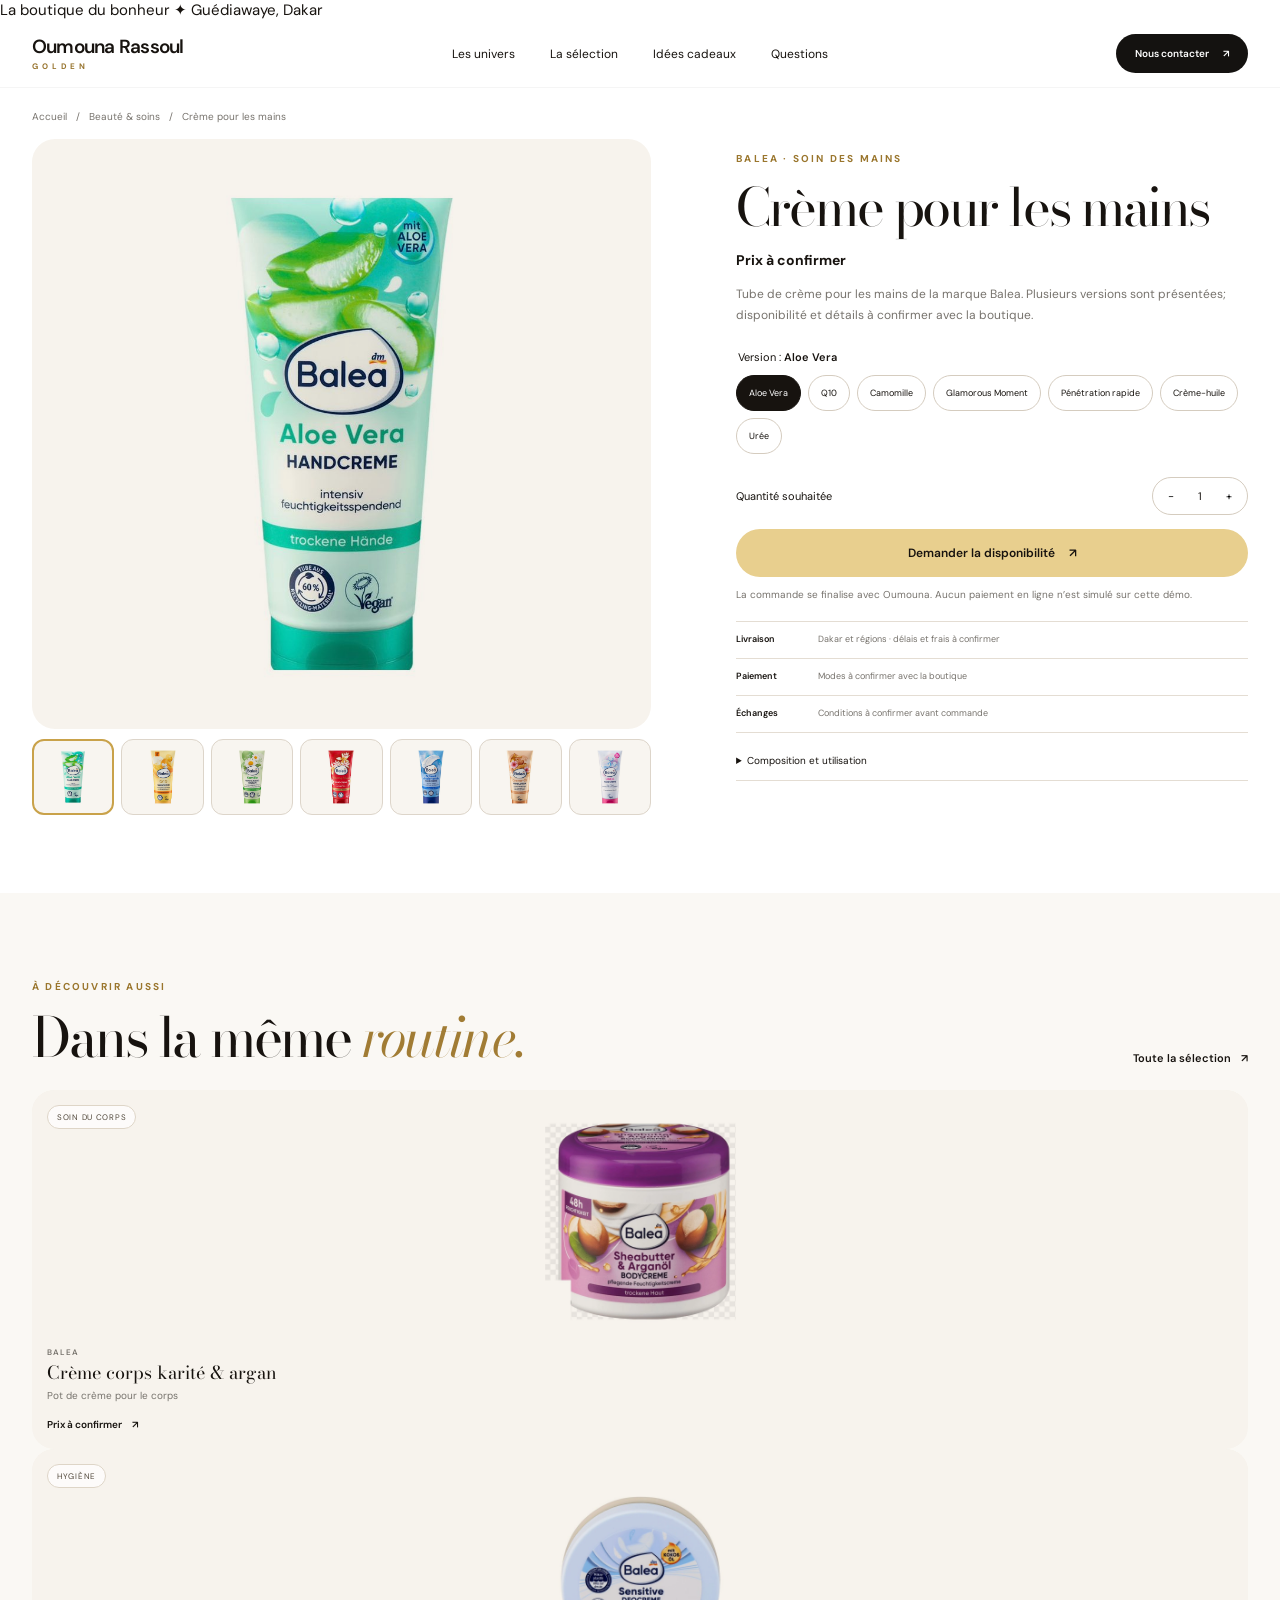
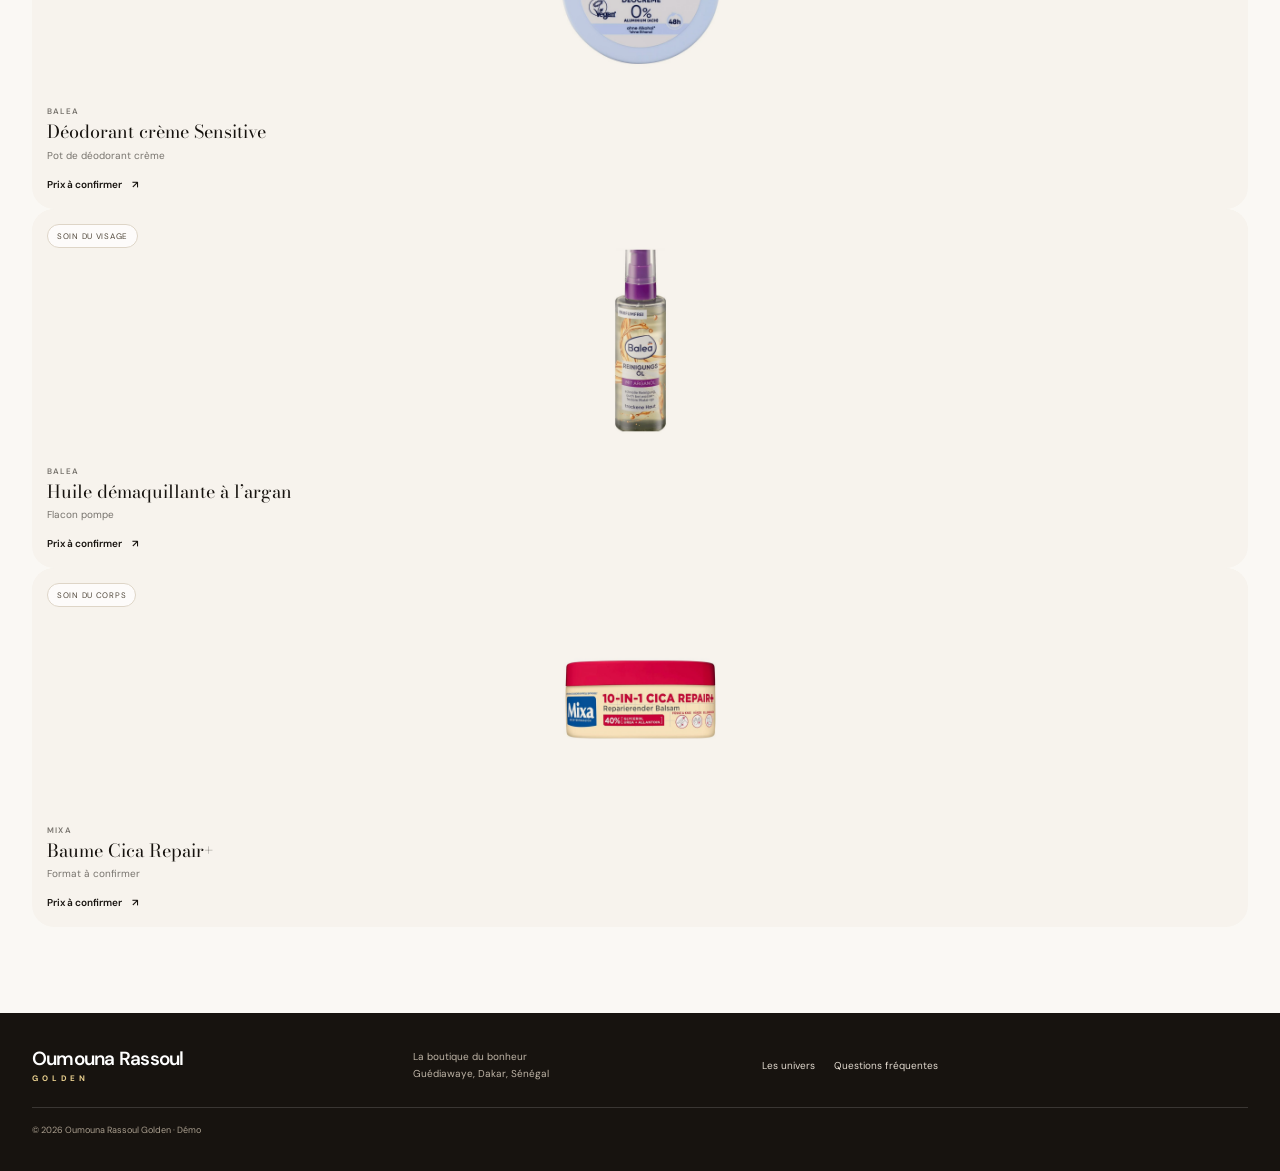
==== demo/produit.html @ 19cfd8d9 "ajout du site demo" ====
<!doctype html>
<html lang="fr">
<head>
  <meta charset="utf-8"><meta name="viewport" content="width=device-width, initial-scale=1"><meta name="theme-color" content="#17130f">
  <meta name="description" content="Crème pour les mains Balea, plusieurs versions à découvrir. Prix et disponibilité à confirmer.">
  <title>Crème pour les mains Balea — Oumouna Rassoul Golden</title>
  <link rel="preconnect" href="https://fonts.googleapis.com"><link rel="preconnect" href="https://fonts.gstatic.com" crossorigin>
  <link href="https://fonts.googleapis.com/css2?family=Bodoni+Moda:opsz,wght@6..96,400;6..96,500;6..96,600&family=DM+Sans:wght@400;500;600;700&display=swap" rel="stylesheet">
  <link rel="stylesheet" href="site.css"><script src="site.js" defer></script>
</head>
<body>
  <div class="announcement">La boutique du bonheur <span aria-hidden="true">✦</span> Guédiawaye, Dakar</div>
  <header class="site-header"><a class="brand" href="index.html"><span>Oumouna Rassoul</span><small>GOLDEN</small></a><button class="menu-toggle" type="button" aria-expanded="false" aria-controls="main-nav"><span></span><span></span><span class="sr-only">Ouvrir le menu</span></button><nav class="main-nav" id="main-nav" aria-label="Navigation principale"><a href="index.html#univers">Les univers</a><a href="index.html#selection">La sélection</a><a href="index.html#cadeaux">Idées cadeaux</a><a href="index.html#faq">Questions</a></nav><button class="button button-dark header-order" type="button" data-order="Bonjour Oumouna, je souhaite découvrir votre boutique.">Nous contacter <span aria-hidden="true">↗</span></button></header>
  <main>
    <nav class="breadcrumbs wrap" aria-label="Fil d’Ariane"><a href="index.html">Accueil</a><span>/</span><a href="index.html#selection">Beauté &amp; soins</a><span>/</span><span aria-current="page">Crème pour les mains</span></nav>
    <section class="product-detail wrap">
      <div class="product-gallery"><div class="product-main-image"><img data-main-product-image src="images/creme-mains-aloe-vera.jpg" alt="Crème pour les mains Balea Aloe Vera"></div><div class="variant-thumbnails" role="group" aria-label="Photos des versions"><button class="variant-thumb is-selected" type="button" data-variant="0" aria-label="Voir Aloe Vera" aria-pressed="true"><img src="images/creme-mains-aloe-vera.jpg" alt=""></button><button class="variant-thumb" type="button" data-variant="1" aria-label="Voir Q10" aria-pressed="false"><img src="images/creme-mains-q10.jpg" alt=""></button><button class="variant-thumb" type="button" data-variant="2" aria-label="Voir Camomille" aria-pressed="false"><img src="images/creme-mains-camomille.jpg" alt=""></button><button class="variant-thumb" type="button" data-variant="3" aria-label="Voir Glamorous Moment" aria-pressed="false"><img src="images/creme-mains-glamorous-moment.jpg" alt=""></button><button class="variant-thumb" type="button" data-variant="4" aria-label="Voir Pénétration rapide" aria-pressed="false"><img src="images/creme-mains-penetration-rapide.jpg" alt=""></button><button class="variant-thumb" type="button" data-variant="5" aria-label="Voir Crème-huile" aria-pressed="false"><img src="images/creme-mains-huile.jpg" alt=""></button><button class="variant-thumb" type="button" data-variant="6" aria-label="Voir Urée" aria-pressed="false"><img src="images/creme-mains-uree.jpg" alt=""></button></div></div>
      <div class="product-info"><p class="eyebrow">BALEA · SOIN DES MAINS</p><h1>Crème pour les mains</h1><p class="product-price">Prix à confirmer</p><p class="product-description">Tube de crème pour les mains de la marque Balea. Plusieurs versions sont présentées; disponibilité et détails à confirmer avec la boutique.</p>
        <fieldset class="variant-picker"><legend>Version : <strong data-current-variant>Aloe Vera</strong></legend><div class="variant-options"><button type="button" class="variant-chip is-selected" data-variant="0" aria-pressed="true">Aloe Vera</button><button type="button" class="variant-chip" data-variant="1" aria-pressed="false">Q10</button><button type="button" class="variant-chip" data-variant="2" aria-pressed="false">Camomille</button><button type="button" class="variant-chip" data-variant="3" aria-pressed="false">Glamorous Moment</button><button type="button" class="variant-chip" data-variant="4" aria-pressed="false">Pénétration rapide</button><button type="button" class="variant-chip" data-variant="5" aria-pressed="false">Crème-huile</button><button type="button" class="variant-chip" data-variant="6" aria-pressed="false">Urée</button></div></fieldset>
        <div class="quantity-row"><span>Quantité souhaitée</span><div class="quantity-control"><button type="button" data-quantity="minus" aria-label="Retirer un tube">−</button><output data-quantity-value aria-live="polite">1</output><button type="button" data-quantity="plus" aria-label="Ajouter un tube">+</button></div></div>
        <button class="button button-gold product-order" type="button" data-product-order>Demander la disponibilité <span aria-hidden="true">↗</span></button>
        <p class="fine-print">La commande se finalise avec Oumouna. Aucun paiement en ligne n’est simulé sur cette démo.</p>
        <div class="product-facts"><p><span>Livraison</span>Dakar et régions · délais et frais à confirmer</p><p><span>Paiement</span>Modes à confirmer avec la boutique</p><p><span>Échanges</span>Conditions à confirmer avant commande</p></div>
        <details class="product-detail-note"><summary>Composition et utilisation</summary><p>Les informations exactes seront reprises de l’emballage de la version choisie.</p></details>
      </div>
    </section>
    <section class="related section-pad"><div class="wrap"><div class="section-top"><div><p class="eyebrow">À DÉCOUVRIR AUSSI</p><h2>Dans la même <em>routine.</em></h2></div><a class="text-link" href="index.html#selection">Toute la sélection <span aria-hidden="true">↗</span></a></div><div class="product-grid" data-related-grid></div></div></section>
  </main>
  <footer class="site-footer"><a class="brand brand-light" href="index.html"><span>Oumouna Rassoul</span><small>GOLDEN</small></a><p>La boutique du bonheur<br>Guédiawaye, Dakar, Sénégal</p><nav aria-label="Liens de pied de page"><a href="index.html#univers">Les univers</a><a href="index.html#faq">Questions fréquentes</a></nav><small class="copyright">© <span data-year></span> Oumouna Rassoul Golden · Démo</small></footer>
  <div class="mobile-order"><button type="button" class="button button-gold" data-product-order>Demander la disponibilité <span aria-hidden="true">↗</span></button></div>
  <dialog class="contact-dialog" aria-labelledby="dialog-title"><button class="dialog-close" type="button" aria-label="Fermer">×</button><p class="eyebrow">CONTACT DE LA BOUTIQUE</p><h2 id="dialog-title">Parlons de votre envie.</h2><p data-dialog-message>Le numéro WhatsApp sera ajouté après confirmation par Oumouna.</p><button class="button button-dark" type="button" data-dialog-close>J’ai compris</button></dialog>
</body>
</html>
---- demo/site.css ----
:root{--ink:#17130f;--paper:#fff;--cream:#f7f3ed;--cream2:#eee6d9;--gold:#c9a24a;--gold-light:#e8cf8e;--muted:#77736d;--serif:"Bodoni Moda",Georgia,serif;--sans:"DM Sans",Arial,sans-serif;--content:1240px;--ease:cubic-bezier(.2,.7,.2,1)}
*{box-sizing:border-box}html{scroll-behavior:smooth;scroll-padding-top:90px}body{margin:0;background:var(--paper);color:var(--ink);font-family:var(--sans);font-size:15px;-webkit-font-smoothing:antialiased}img{display:block;max-width:100%}a{color:inherit}button{font:inherit}.wrap{width:min(var(--content),calc(100% - 64px));margin-inline:auto}.section-pad{padding-block:86px}.sr-only{position:absolute;width:1px;height:1px;padding:0;margin:-1px;overflow:hidden;clip:rect(0,0,0,0);white-space:nowrap;border:0}.eyebrow{margin:0 0 15px;color:#9a762d;font-size:10px;font-weight:700;letter-spacing:.22em;line-height:1.5}.eyebrow-light{color:var(--gold-light)}
.site-header{position:sticky;top:0;z-index:20;display:grid;grid-template-columns:1fr auto 1fr;align-items:center;gap:30px;min-height:68px;padding:9px max(32px,calc((100vw - var(--content))/2));background:rgba(255,255,255,.92);backdrop-filter:blur(16px);border-bottom:1px solid rgba(23,19,15,.04)}.brand{justify-self:start;display:flex;flex-direction:column;text-decoration:none;line-height:1;white-space:nowrap}.brand>span{font:600 19px/1.05 var(--sans);letter-spacing:-.04em}.brand small{margin-top:5px;color:#98752f;font-size:8px;font-weight:700;letter-spacing:.48em}.main-nav{display:flex;align-items:center;gap:35px}.main-nav a,.site-footer nav a{font-size:12px;text-decoration:none;transition:color .2s}.main-nav a:hover,.site-footer nav a:hover{color:#9a762d}.header-order{justify-self:end}.button{min-height:48px;display:inline-flex;align-items:center;justify-content:center;gap:14px;padding:0 22px;border:1px solid transparent;border-radius:999px;text-decoration:none;font-size:12px;font-weight:600;cursor:pointer;transition:transform .2s var(--ease),background .2s,color .2s,border-color .2s}.button:hover{transform:translateY(-2px)}.button-dark{background:#141210;color:white}.button-dark:hover{background:#393128}.button-gold{background:var(--gold-light);color:var(--ink)}.button-gold:hover{background:#f1dcaa}.button-light{background:#fff;color:#191613}.button-light:hover{background:var(--gold-light)}.button-ghost{border-color:rgba(255,255,255,.62);background:rgba(15,12,9,.18);color:#fff}.button-ghost:hover{background:rgba(255,255,255,.12)}.header-order{min-height:39px;padding-inline:18px;font-size:10px}.menu-toggle{display:none}
.hero{position:relative;min-height:630px;margin-top:6px;overflow:hidden;border-radius:0 0 30px 30px;background:#24190f;color:#fff}.hero-image,.hero-shade{position:absolute;inset:0;width:100%;height:100%}.hero-image{object-fit:cover;object-position:center 47%;animation:hero-arrive 1.15s var(--ease) both}.hero-shade{background:linear-gradient(90deg,rgba(17,13,10,.82),rgba(17,13,10,.5) 37%,rgba(17,13,10,.02) 76%),linear-gradient(0deg,rgba(12,9,7,.18),transparent 42%)}.hero-copy{position:absolute;z-index:1;left:5.2%;bottom:10%;width:min(670px,60%)}.hero h1{margin:0;font:400 clamp(54px,6.2vw,82px)/1.01 var(--serif);letter-spacing:-.055em;text-wrap:balance}.hero h1 em{display:inline-block;padding:0 .14em .03em;border-radius:999px;background:var(--gold-light);color:#21190d;font-weight:400}.hero .eyebrow{margin-bottom:19px}.hero-actions{display:flex;flex-wrap:wrap;gap:10px;margin-top:27px}.button-icon{display:grid;width:23px;height:23px;place-items:center;border-radius:50%;background:#17130f;color:#fff;font-size:13px}.hero-pills{position:absolute;top:16%;right:4.2%;z-index:2;display:flex;gap:10px}.hero-pills a{display:flex;align-items:center;gap:14px;padding:11px 17px;border:1px solid rgba(255,255,255,.72);border-radius:999px;color:#fff;font-size:11px;text-decoration:none;backdrop-filter:blur(4px);transition:background .2s}.hero-pills a:hover{background:rgba(255,255,255,.15)}.hero-pills span{font-size:13px}.hero-stat{position:absolute;top:29%;right:4.2%;z-index:2;display:grid;grid-template-columns:auto 1fr;align-items:center;gap:13px;width:280px;padding:19px 20px;border:1px solid rgba(255,255,255,.23);border-radius:20px;background:rgba(38,31,24,.68);backdrop-filter:blur(12px);color:#fff}.stat-mark{color:var(--gold-light);font-size:30px}.hero-stat strong{font:400 22px var(--serif)}.hero-stat p{margin:5px 0 0;color:#eee5d8;font-size:10px;line-height:1.55}.hero-stat>small{grid-column:2;margin-top:3px;color:var(--gold-light);font-size:8px;font-weight:700;letter-spacing:.17em;line-height:1.6}.hero-feature{position:absolute;right:4.2%;bottom:5.5%;z-index:3;display:grid;grid-template-columns:90px 1fr auto;align-items:center;gap:14px;width:330px;min-height:115px;padding:8px 13px 8px 8px;border:5px solid rgba(255,255,255,.93);border-radius:25px;background:#fff;color:var(--ink);text-decoration:none;box-shadow:0 12px 34px rgba(0,0,0,.16);transition:transform .2s}.hero-feature:hover{transform:translateY(-3px)}.hero-feature img{grid-row:1/3;width:90px;height:90px;object-fit:contain;background:#faf7f2;border-radius:16px}.hero-feature .feature-kicker{grid-column:2/4;align-self:end;color:#9a762d;font-size:8px;font-weight:700;letter-spacing:.19em}.hero-feature>span:nth-last-of-type(1){align-self:start}.hero-feature strong,.hero-feature small{display:block}.hero-feature strong{font:400 16px var(--serif)}.hero-feature small{margin-top:4px;color:var(--muted);font-size:9px}.hero-feature i{align-self:start;color:#94702b;font-size:16px;font-style:normal}
.section-top{display:flex;align-items:end;justify-content:space-between;gap:28px;margin-bottom:25px}.section-top h2,.editorial-copy h2,.feature-story h2,.gift h2,.faq h2,.contact-band h2{margin:0;font:400 clamp(38px,4.3vw,55px)/1.02 var(--serif);letter-spacing:-.045em}.section-top h2 em,.editorial-copy h2 em,.feature-story h2 em,.gift h2 em,.faq h2 em,.contact-band h2 em{color:#a17c34;font-weight:400}.section-intro{margin:10px 0 0;color:var(--muted);font-size:12px}.section-side-note{margin:0 0 4px;color:var(--muted);font-size:11px;line-height:1.65;text-align:right}.carousel-controls{display:flex;gap:8px}.carousel-controls button{width:38px;height:38px;border:1px solid #ded7cd;border-radius:50%;background:#fff;color:var(--ink);font-size:17px;cursor:pointer;transition:background .2s,color .2s}.carousel-controls button:hover{background:var(--ink);color:#fff}.product-rail{display:flex;gap:14px;overflow:auto;scroll-snap-type:x mandatory;scrollbar-width:none;padding:3px 1px 12px}.product-rail::-webkit-scrollbar{display:none}.product-card{position:relative;flex:0 0 calc((100% - 42px)/4);min-width:220px;overflow:hidden;border-radius:22px;background:var(--cream);scroll-snap-align:start}.product-card>a:first-child{position:relative;display:block;height:265px;padding:18px 18px 0;background:var(--cream);text-decoration:none}.product-card img{width:100%;height:100%;object-fit:contain;mix-blend-mode:multiply;transition:transform .55s var(--ease)}.product-card>a:first-child:hover img{transform:scale(1.035)}.product-tag{position:absolute;top:15px;left:15px;padding:6px 9px;border:1px solid #ded5c7;border-radius:999px;background:rgba(255,255,255,.72);color:#51483b;font-size:8px;letter-spacing:.09em;text-transform:uppercase}.product-card-copy{padding:12px 15px 16px}.product-brand{margin:0 0 5px;color:var(--muted);font-size:8px;font-weight:600;letter-spacing:.15em;text-transform:uppercase}.product-card h3{margin:0;font:400 18px/1.18 var(--serif)}.product-detail-line{margin:6px 0 11px;color:var(--muted);font-size:10px}.product-card .text-link{font-size:10px}.text-link{display:inline-flex;align-items:center;gap:10px;padding:0;border:0;background:none;color:var(--ink);font-size:11px;font-weight:600;text-decoration:none;cursor:pointer}.text-link:hover{color:#9a762d}.fine-print{margin:15px 0 0;color:var(--muted);font-size:10px;line-height:1.6}.popular{padding-top:82px;padding-bottom:66px}
.editorial{display:grid;grid-template-columns:1.08fr .92fr;align-items:center;gap:5%;padding-block:30px 85px}.editorial-photo{position:relative;min-height:470px;overflow:hidden;border-radius:26px}.editorial-photo img{position:absolute;inset:0;width:100%;height:100%;object-fit:cover}.editorial-photo:after{position:absolute;inset:50% 0 0;content:"";background:linear-gradient(transparent,rgba(18,14,10,.62))}.editorial-photo>span{position:absolute;bottom:23px;left:26px;z-index:1;color:#fff;font-size:9px;font-weight:700;letter-spacing:.2em}.editorial-copy{position:relative;padding:32px 5% 55px 0}.editorial-copy h2{font-size:clamp(43px,5vw,62px)}.editorial-copy>p:not(.eyebrow){max-width:420px;margin:19px 0 18px;color:var(--muted);font-size:12px;line-height:1.8}.editorial-detail{position:absolute;right:0;bottom:-28px;display:flex;gap:8px}.editorial-detail img{width:105px;height:100px;border:4px solid white;border-radius:18px;background:#f8f5f0;object-fit:cover}.editorial-detail img:nth-child(2){margin-top:-27px}
.univers{background:#faf8f4}.category-grid{display:grid;grid-template-columns:1.15fr 1fr 1fr;grid-template-rows:235px 235px;gap:12px}.category-card{position:relative;display:block;overflow:hidden;border-radius:19px;background:#30281e;color:#fff;text-decoration:none}.category-card:after{position:absolute;inset:32% 0 0;content:"";background:linear-gradient(0deg,rgba(13,10,7,.77),transparent)}.category-card img{width:100%;height:100%;object-fit:cover;transition:transform .65s var(--ease)}.category-card:hover img{transform:scale(1.035)}.category-large{grid-row:span 2}.category-index{position:absolute;top:16px;left:18px;z-index:1;color:rgba(255,255,255,.82);font-size:9px;letter-spacing:.16em}.category-label{position:absolute;right:19px;bottom:17px;left:19px;z-index:1}.category-label small{display:block;margin-bottom:6px;color:#e6d5ad;font-size:8px;letter-spacing:.15em}.category-label strong{display:block;max-width:calc(100% - 30px);font:400 22px/1.15 var(--serif)}.category-label i{position:absolute;right:0;bottom:2px;font-size:16px;font-style:normal}.category-empty{background:radial-gradient(ellipse at 65% 36%,#4a3b27,#211b13 60%,#17130f)}.category-empty:after{background:linear-gradient(0deg,rgba(13,10,7,.58),transparent 75%)}.empty-mark{position:absolute;top:45%;left:50%;transform:translate(-50%,-50%);color:rgba(232,207,142,.77);font:400 66px var(--serif);letter-spacing:.06em}
.feature-story{display:grid;grid-template-columns:1fr .85fr .45fr;align-items:center;gap:20px;padding-block:95px}.story-image{position:relative;align-self:stretch;min-height:410px;overflow:hidden;border-radius:23px}.story-image img{width:100%;height:100%;object-fit:cover}.story-caption{position:absolute;bottom:16px;left:17px;padding:10px 13px;border-radius:999px;background:rgba(255,255,255,.88);font-size:8px;font-weight:700;letter-spacing:.13em}.story-copy{padding:15px 3%}.feature-story h2{font-size:clamp(36px,4vw,51px)}.story-copy>p:not(.eyebrow){margin:18px 0 21px;color:var(--muted);font-size:12px;line-height:1.8}.story-side{display:flex;flex-direction:column;gap:12px}.story-side img{width:100%;height:195px;border-radius:20px;object-fit:cover}.story-side img:first-child{margin-top:65px}
.gift{position:relative;display:grid;grid-template-columns:1.05fr .95fr;min-height:390px;overflow:hidden;border-radius:26px;background:#17130f;color:white}.gift>img{width:100%;height:100%;min-height:390px;object-fit:cover}.gift-copy{align-self:center;padding:44px min(8vw,94px) 44px 45px}.gift h2{font-size:clamp(42px,5vw,60px)}.gift h2 em,.contact-band h2 em{color:var(--gold-light)}.gift-copy>p:not(.eyebrow){max-width:350px;margin:18px 0 21px;color:#d8d0c5;font-size:12px;line-height:1.8}.gift-deco{position:absolute;top:20px;right:28px;color:rgba(201,162,74,.68);font-size:30px}.promise{padding-block:85px}.promise-grid{display:grid;grid-template-columns:repeat(3,1fr);gap:20px;margin-top:35px}.promise-grid article{padding:20px 20px 15px;border-top:1px solid #d6ccbc}.promise-grid article>span{color:#99732c;font-size:9px;letter-spacing:.16em}.promise-grid h3{margin:18px 0 7px;font:400 22px var(--serif)}.promise-grid p{max-width:280px;margin:0;color:var(--muted);font-size:11px;line-height:1.7}
.faq{background:var(--cream);padding-block:75px}.faq-layout{display:grid;grid-template-columns:.78fr 1.22fr;gap:10%}.faq h2{font-size:48px}.faq-intro{max-width:280px;margin:17px 0;color:var(--muted);font-size:11px;line-height:1.75}.faq-list details{border-bottom:1px solid #d8cdbd}.faq-list details:first-child{border-top:1px solid #d8cdbd}.faq-list summary{display:flex;align-items:center;justify-content:space-between;gap:16px;padding:17px 2px;cursor:pointer;list-style:none;font-size:12px;font-weight:600}.faq-list summary::-webkit-details-marker{display:none}.faq-list summary span{color:#9d782f;font-size:19px;font-weight:400;transition:transform .2s}.faq-list details[open] summary span{transform:rotate(45deg)}.faq-list details p{max-width:600px;margin:0;padding:0 25px 17px 2px;color:var(--muted);font-size:11px;line-height:1.75}.contact-band{display:flex;align-items:center;justify-content:space-between;gap:28px;margin-block:70px;padding:37px 6%;border-radius:22px;background:#17130f;color:white}.contact-band h2{font-size:40px}.site-footer{display:grid;grid-template-columns:1.1fr 1fr 1.5fr;align-items:center;gap:25px;padding:35px max(32px,calc((100vw - var(--content))/2));background:#17130f;color:#eee7dd}.brand-light{color:#fff}.brand-light small{color:var(--gold-light)}.site-footer>p{margin:0;color:#bfb5a7;font-size:10px;line-height:1.7}.site-footer nav{display:flex;flex-wrap:wrap;gap:19px}.site-footer nav a{color:#e2dacf;font-size:10px}.copyright{grid-column:1/-1;padding-top:16px;border-top:1px solid rgba(255,255,255,.15);color:#a99e8e;font-size:9px}.mobile-order{display:none}.contact-dialog{width:min(430px,calc(100% - 32px));padding:36px;border:1px solid #dfd4c2;border-radius:18px;background:#fff;color:var(--ink);box-shadow:0 20px 80px rgba(0,0,0,.28)}.contact-dialog::backdrop{background:rgba(19,15,11,.62);backdrop-filter:blur(3px)}.contact-dialog h2{margin:0 0 12px;font:400 32px/1.05 var(--serif)}.contact-dialog>p:not(.eyebrow){color:var(--muted);font-size:12px;line-height:1.7}.dialog-close{position:absolute;top:10px;right:14px;border:0;background:none;font-size:25px;cursor:pointer}
.breadcrumbs{display:flex;flex-wrap:wrap;gap:9px;padding-block:22px 16px;color:var(--muted);font-size:10px}.breadcrumbs a{text-decoration:none}.breadcrumbs a:hover{text-decoration:underline}.product-detail{display:grid;grid-template-columns:1.04fr .86fr;gap:7%;align-items:start;padding-bottom:78px}.product-main-image{height:min(52vw,590px);min-height:400px;border-radius:23px;background:var(--cream)}.product-main-image img{width:100%;height:100%;object-fit:contain;mix-blend-mode:multiply}.variant-thumbnails{display:grid;grid-template-columns:repeat(7,minmax(0,1fr));gap:7px;margin-top:10px}.variant-thumb{height:76px;padding:4px;border:1px solid #ddd5ca;border-radius:12px;background:#f8f5f0;cursor:pointer}.variant-thumb.is-selected{border:2px solid var(--gold)}.variant-thumb img{width:100%;height:100%;object-fit:contain;mix-blend-mode:multiply}.product-info{padding-top:12px}.product-info h1{margin:0;font:400 clamp(38px,4.1vw,53px)/1.02 var(--serif);letter-spacing:-.04em}.product-price{margin:16px 0 0;font-size:14px;font-weight:700}.product-description{margin:15px 0 23px;color:var(--muted);font-size:12px;line-height:1.8}.variant-picker{margin:0;padding:0;border:0}.variant-picker legend{margin-bottom:11px;font-size:11px}.variant-picker legend strong{font-weight:600}.variant-options{display:flex;flex-wrap:wrap;gap:7px}.variant-chip{min-height:36px;padding:0 12px;border:1px solid #d5ccbf;border-radius:999px;background:#fff;color:var(--ink);font-size:9px;cursor:pointer}.variant-chip.is-selected{border-color:var(--ink);background:var(--ink);color:#fff}.quantity-row{display:flex;align-items:center;justify-content:space-between;gap:15px;margin:23px 0 14px;font-size:11px}.quantity-control{display:inline-flex;align-items:center;border:1px solid #d5ccbf;border-radius:999px}.quantity-control button{width:36px;height:36px;border:0;border-radius:50%;background:transparent;cursor:pointer}.quantity-control output{min-width:22px;text-align:center;font-size:11px}.product-order{width:100%}.product-info>.fine-print{margin:10px 0 18px}.product-facts{display:grid;gap:0;border-top:1px solid #e4ddd3}.product-facts p{display:flex;gap:12px;margin:0;padding:11px 0;border-bottom:1px solid #e4ddd3;color:var(--muted);font-size:9px;line-height:1.55}.product-facts p span{flex:0 0 70px;color:var(--ink);font-weight:600}.product-detail-note{margin-top:8px;border-bottom:1px solid #e4ddd3}.product-detail-note summary{padding-block:13px;font-size:10px}.product-detail-note p{margin:0 0 14px;color:var(--muted);font-size:10px;line-height:1.7}.related{background:#faf8f4}.related .product-card{flex-basis:calc((100% - 42px)/4)}.related .product-card>a:first-child{height:245px}
@keyframes hero-arrive{from{transform:scale(1.025);opacity:.75}to{transform:scale(1);opacity:1}}
@media(max-width:1000px){.wrap{width:min(var(--content),calc(100% - 44px))}.site-header{padding-inline:22px;gap:15px}.main-nav{gap:18px}.main-nav a{font-size:10px}.hero{min-height:570px}.hero-copy{left:4%;width:62%}.hero h1{font-size:clamp(50px,6.5vw,68px)}.hero-stat{right:3%;width:240px}.hero-feature{right:3%;width:300px}.hero-pills{right:3%}.category-grid{grid-template-rows:210px 210px}.product-card{flex-basis:calc((100% - 28px)/3)}.editorial-photo{min-height:390px}.feature-story{grid-template-columns:1fr .9fr .4fr;gap:12px}.story-side img{height:160px}.story-side img:first-child{margin-top:45px}.product-detail{grid-template-columns:1fr .9fr;gap:4%}.variant-thumb{height:65px}}
@media(max-width:700px){html{scroll-padding-top:76px}.wrap{width:calc(100% - 32px)}.section-pad{padding-block:60px}.site-header{min-height:65px;padding:8px 16px;grid-template-columns:1fr auto}.brand>span{font-size:17px}.brand small{font-size:7px}.header-order{display:none}.menu-toggle{display:flex;width:40px;height:40px;grid-column:2;grid-row:1;flex-direction:column;align-items:center;justify-content:center;gap:5px;border:1px solid #e6dfd5;border-radius:50%;background:transparent}.menu-toggle>span:not(.sr-only){width:16px;height:1px;background:var(--ink)}.main-nav{position:absolute;top:64px;right:0;left:0;display:none;flex-direction:column;align-items:stretch;gap:0;padding:7px 18px 14px;background:#fff;border-bottom:1px solid #e6dfd5;box-shadow:0 15px 25px rgba(0,0,0,.06)}.main-nav.is-open{display:flex}.main-nav a{padding:12px 2px;border-bottom:1px solid #eee9e2;font-size:12px}.hero{width:calc(100% - 12px);min-height:0;height:670px;margin-top:5px;border-radius:0 0 24px 24px}.hero-image{height:100%;object-position:64% center}.hero-shade{background:linear-gradient(0deg,rgba(16,12,9,.96) 0%,rgba(16,12,9,.78) 34%,rgba(16,12,9,.12) 74%,rgba(16,12,9,.04))}.hero-pills{top:16px;right:12px;left:12px;justify-content:flex-end;gap:6px}.hero-pills a{gap:7px;padding:8px 11px;font-size:9px}.hero-copy{right:18px;bottom:128px;left:19px;width:auto}.hero .eyebrow{margin-bottom:14px;font-size:8px}.hero h1{max-width:500px;font-size:clamp(42px,11.8vw,58px);line-height:1.04}.hero-actions{display:grid;grid-template-columns:1fr 1fr;gap:7px;margin-top:20px}.hero-actions .button{min-height:44px;padding-inline:12px;gap:7px;font-size:9px}.button-icon{width:19px;height:19px;font-size:10px}.hero-stat{top:auto;right:15px;bottom:17px;left:15px;width:auto;min-height:70px;padding:9px 12px;border-radius:17px;grid-template-columns:auto 1fr auto;gap:10px}.stat-mark{font-size:23px}.hero-stat strong{font-size:16px}.hero-stat p{margin-top:2px;font-size:8px}.hero-stat>small{grid-column:3;grid-row:1;justify-self:end;margin:0;text-align:right;font-size:7px}.hero-feature{display:none}.section-top{align-items:end;gap:10px;margin-bottom:19px}.section-top h2,.editorial-copy h2,.feature-story h2,.gift h2,.faq h2{font-size:39px}.section-top .eyebrow{margin-bottom:10px;font-size:8px}.section-intro,.section-side-note{font-size:9px}.section-side-note{max-width:120px}.carousel-controls{gap:5px}.carousel-controls button{width:32px;height:32px;font-size:14px}.popular{padding-top:59px;padding-bottom:54px}.product-rail{gap:10px;margin-right:-16px;padding-right:16px}.product-card,.related .product-card{flex:0 0 72%;min-width:215px;border-radius:18px}.product-card>a:first-child{height:235px;padding:14px 14px 0}.product-card-copy{padding:10px 12px 13px}.product-card h3{font-size:18px}.product-detail-line{font-size:9px}.product-tag{top:12px;left:12px;font-size:7px}.editorial{grid-template-columns:1fr;gap:17px;padding-block:10px 62px}.editorial-photo{min-height:350px}.editorial-photo>span{bottom:15px;left:17px;font-size:8px}.editorial-copy{padding:14px 3px 50px}.editorial-copy h2{font-size:47px}.editorial-copy>p:not(.eyebrow){margin:14px 0;font-size:11px}.editorial-detail{right:6px;bottom:-12px}.editorial-detail img{width:82px;height:78px;border-width:3px;border-radius:14px}.univers{padding-block:58px}.category-grid{grid-template-columns:repeat(2,minmax(0,1fr));grid-template-rows:220px 170px 170px;gap:8px}.category-large{grid-row:span 2}.category-card:nth-child(3){grid-column:2;grid-row:2}.category-card:nth-child(4){grid-column:1;grid-row:3}.category-card:nth-child(5){grid-column:2;grid-row:3}.category-card{border-radius:15px}.category-label{right:11px;bottom:11px;left:11px}.category-label small{font-size:6px;letter-spacing:.1em}.category-label strong{font-size:18px}.category-index{top:11px;left:11px;font-size:8px}.empty-mark{font-size:48px}.feature-story{grid-template-columns:1fr 1fr;gap:12px;padding-block:65px}.story-image{grid-column:1/-1;min-height:310px}.story-copy{padding:6px 0 0}.feature-story h2{font-size:34px}.story-copy>p:not(.eyebrow){margin:12px 0;font-size:10px}.story-copy .button{min-height:40px;padding-inline:13px;font-size:9px}.story-side{display:grid;grid-template-columns:1fr 1fr;align-self:end}.story-side img,.story-side img:first-child{height:105px;margin:0;border-radius:13px}.story-side img:first-child{margin-top:18px}.gift{width:calc(100% - 14px);grid-template-columns:1fr;border-radius:20px}.gift>img{height:225px;min-height:0;object-position:center 44%}.gift-copy{padding:27px 20px 27px}.gift h2{font-size:47px}.gift-copy>p:not(.eyebrow){font-size:10px}.gift-copy .button{min-height:44px;font-size:10px}.gift-deco{top:12px;right:14px;font-size:24px}.promise{padding-block:62px}.promise-grid{grid-template-columns:1fr;gap:0;margin-top:22px}.promise-grid article{display:grid;grid-template-columns:27px 1fr;column-gap:8px;padding:15px 0}.promise-grid article>span{grid-row:span 2;padding-top:3px}.promise-grid h3{margin:0 0 4px;font-size:19px}.promise-grid p{font-size:10px}.faq{padding-block:58px}.faq-layout{grid-template-columns:1fr;gap:25px}.faq h2{font-size:42px}.faq-intro{margin:12px 0;font-size:10px}.faq-list summary{padding:14px 2px;font-size:11px}.faq-list details p{font-size:10px}.contact-band{display:block;margin-block:48px;padding:25px 18px;border-radius:17px}.contact-band h2{font-size:36px}.contact-band .button{width:100%;margin-top:19px}.site-footer{grid-template-columns:1fr 1fr;gap:16px;padding:27px 19px 76px}.site-footer nav{grid-column:1/-1;gap:13px}.site-footer nav a{font-size:9px}.site-footer>p{font-size:9px}.copyright{grid-column:1/-1}.mobile-order{position:fixed;right:0;bottom:0;left:0;z-index:18;display:block;padding:9px 13px calc(9px + env(safe-area-inset-bottom));border-top:1px solid #e5ded3;background:rgba(255,255,255,.95);backdrop-filter:blur(12px)}.mobile-order .button{width:100%;min-height:46px}.contact-dialog{padding:31px 23px}.breadcrumbs{padding-block:17px 12px;font-size:9px}.product-detail{grid-template-columns:1fr;gap:23px;padding-bottom:65px}.product-main-image{height:78vw;min-height:290px;max-height:450px;border-radius:18px}.variant-thumbnails{gap:5px}.variant-thumb{height:54px;padding:2px;border-radius:9px}.product-info{padding-top:0}.product-info h1{font-size:40px}.product-description{font-size:11px}.variant-options{gap:6px}.variant-chip{min-height:34px;padding-inline:10px;font-size:8px}.quantity-row{margin-top:18px}.product-order{display:none}.product-info>.fine-print{font-size:9px}.product-facts p{font-size:8px}.related .section-top h2{font-size:34px}.related .product-card>a:first-child{height:220px}}
@media(prefers-reduced-motion:reduce){*,*::before,*::after{scroll-behavior:auto!important;animation-duration:.01ms!important;animation-iteration-count:1!important;transition-duration:.01ms!important}}
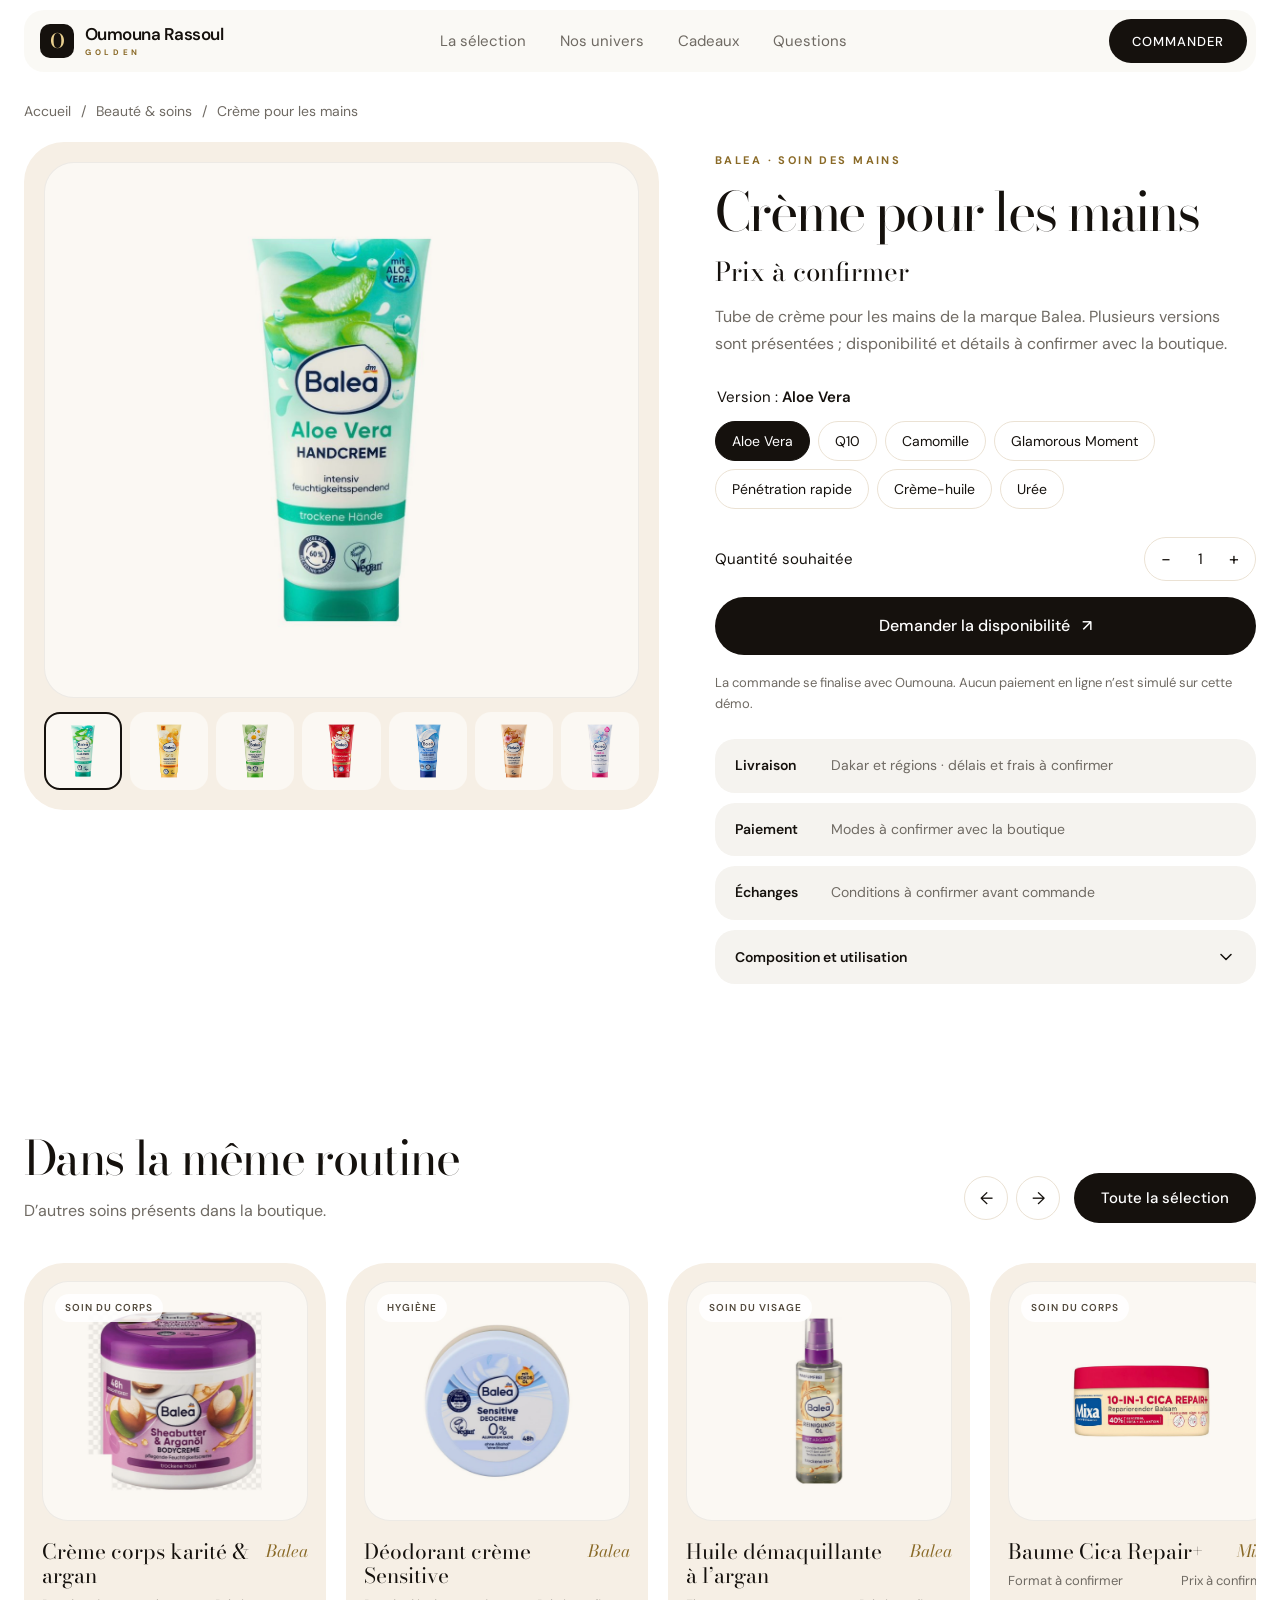
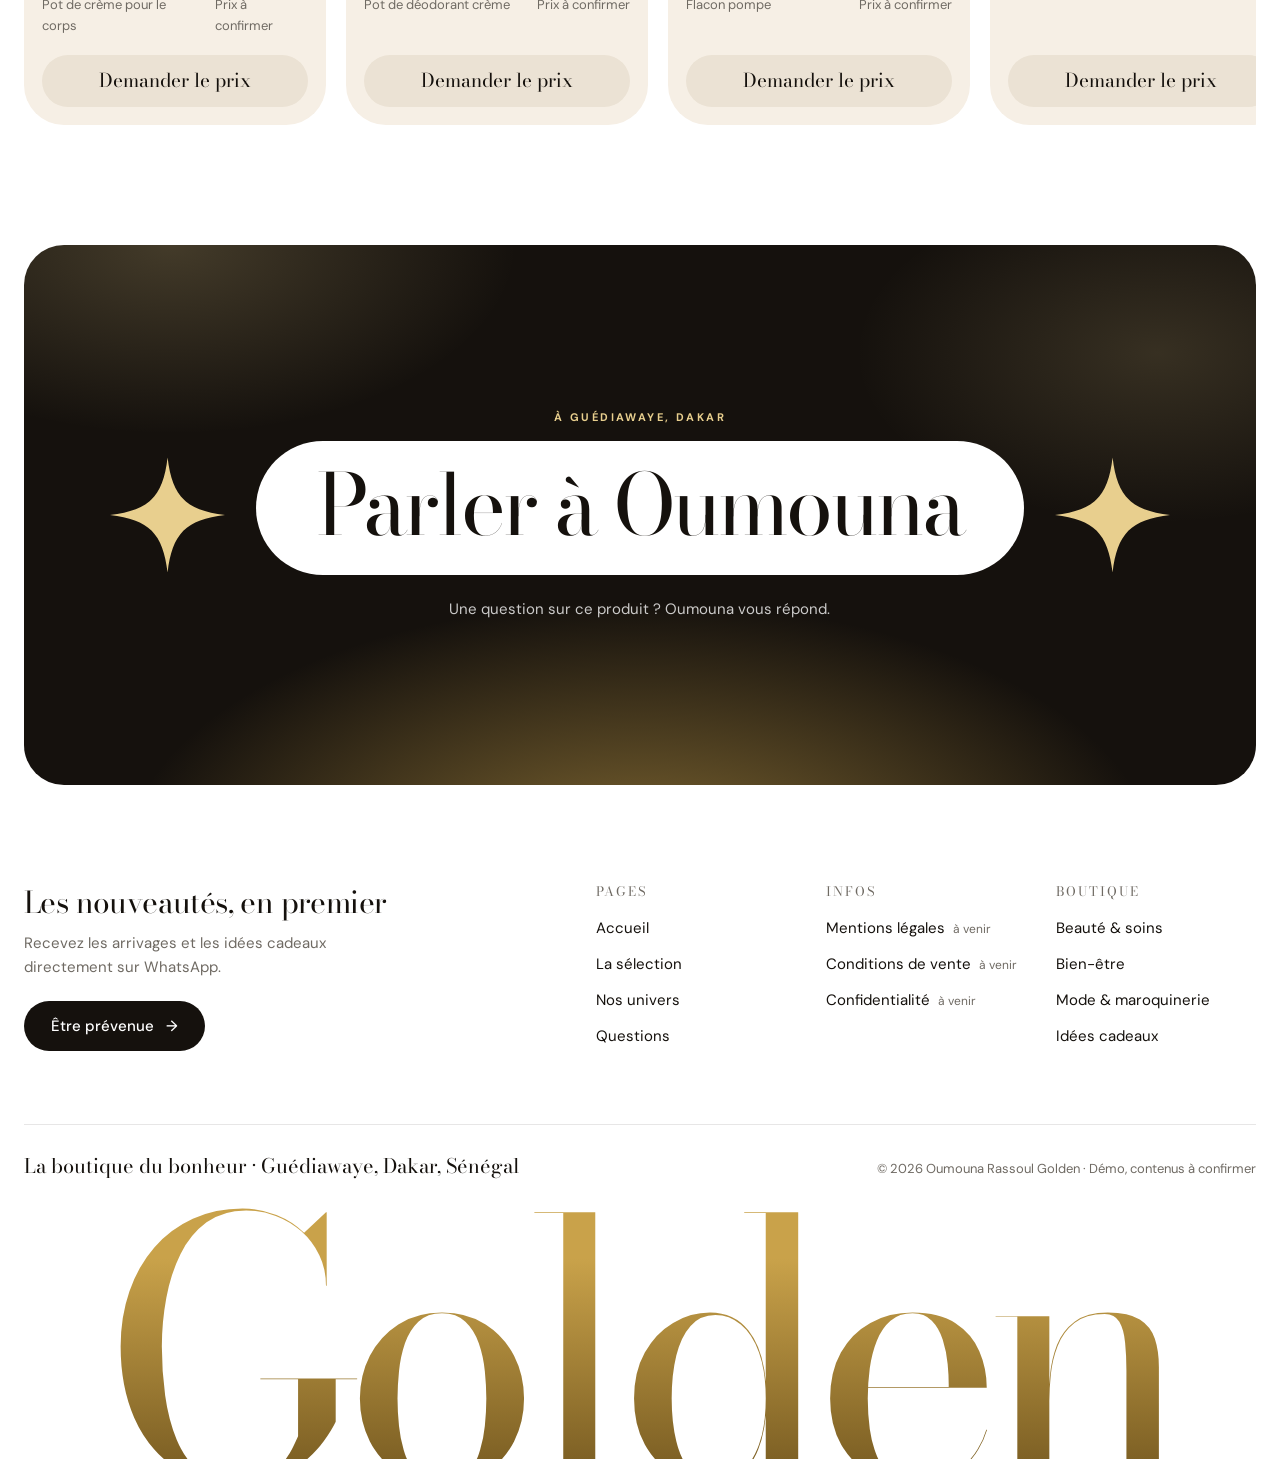
==== commit d9a58ac5: "Rebuild the demo site on the AestheticMatch Framer template Bring the Oumouna Rassoul Golden demo, p" ====
--- a/demo/produit.html
+++ b/demo/produit.html
@@ -1,33 +1,71 @@
 <!doctype html>
 <html lang="fr">
 <head>
-  <meta charset="utf-8"><meta name="viewport" content="width=device-width, initial-scale=1"><meta name="theme-color" content="#17130f">
+  <meta charset="utf-8"><meta name="viewport" content="width=device-width, initial-scale=1"><meta name="theme-color" content="#faf8f4">
   <meta name="description" content="Crème pour les mains Balea, plusieurs versions à découvrir. Prix et disponibilité à confirmer.">
   <title>Crème pour les mains Balea — Oumouna Rassoul Golden</title>
   <link rel="preconnect" href="https://fonts.googleapis.com"><link rel="preconnect" href="https://fonts.gstatic.com" crossorigin>
-  <link href="https://fonts.googleapis.com/css2?family=Bodoni+Moda:opsz,wght@6..96,400;6..96,500;6..96,600&family=DM+Sans:wght@400;500;600;700&display=swap" rel="stylesheet">
+  <link href="https://fonts.googleapis.com/css2?family=Bodoni+Moda:ital,opsz,wght@0,6..96,400;0,6..96,500;1,6..96,400&family=DM+Sans:wght@400;500;600;700&display=swap" rel="stylesheet">
   <link rel="stylesheet" href="site.css"><script src="site.js" defer></script>
 </head>
 <body>
-  <div class="announcement">La boutique du bonheur <span aria-hidden="true">✦</span> Guédiawaye, Dakar</div>
-  <header class="site-header"><a class="brand" href="index.html"><span>Oumouna Rassoul</span><small>GOLDEN</small></a><button class="menu-toggle" type="button" aria-expanded="false" aria-controls="main-nav"><span></span><span></span><span class="sr-only">Ouvrir le menu</span></button><nav class="main-nav" id="main-nav" aria-label="Navigation principale"><a href="index.html#univers">Les univers</a><a href="index.html#selection">La sélection</a><a href="index.html#cadeaux">Idées cadeaux</a><a href="index.html#faq">Questions</a></nav><button class="button button-dark header-order" type="button" data-order="Bonjour Oumouna, je souhaite découvrir votre boutique.">Nous contacter <span aria-hidden="true">↗</span></button></header>
+  <header class="site-header">
+    <div class="nav-bar">
+      <a class="brand" href="index.html" aria-label="Oumouna Rassoul Golden — accueil"><span class="brand-mark" aria-hidden="true">O</span><span class="brand-name">Oumouna Rassoul<small>GOLDEN</small></span></a>
+      <nav class="main-nav" id="main-nav" aria-label="Navigation principale"><a href="index.html#selection">La sélection</a><a href="index.html#univers">Nos univers</a><a href="index.html#cadeaux">Cadeaux</a><a href="index.html#faq">Questions</a></nav>
+      <button class="pill pill-dark nav-cta" type="button" data-order="Bonjour Oumouna, je souhaite passer une commande.">Commander</button>
+      <button class="menu-toggle" type="button" aria-expanded="false" aria-controls="main-nav"><span></span><span></span><span class="sr-only">Ouvrir le menu</span></button>
+    </div>
+  </header>
+
   <main>
-    <nav class="breadcrumbs wrap" aria-label="Fil d’Ariane"><a href="index.html">Accueil</a><span>/</span><a href="index.html#selection">Beauté &amp; soins</a><span>/</span><span aria-current="page">Crème pour les mains</span></nav>
+    <nav class="breadcrumbs wrap" aria-label="Fil d’Ariane"><a href="index.html">Accueil</a><span aria-hidden="true">/</span><a href="index.html#univers">Beauté &amp; soins</a><span aria-hidden="true">/</span><span aria-current="page">Crème pour les mains</span></nav>
     <section class="product-detail wrap">
-      <div class="product-gallery"><div class="product-main-image"><img data-main-product-image src="images/creme-mains-aloe-vera.jpg" alt="Crème pour les mains Balea Aloe Vera"></div><div class="variant-thumbnails" role="group" aria-label="Photos des versions"><button class="variant-thumb is-selected" type="button" data-variant="0" aria-label="Voir Aloe Vera" aria-pressed="true"><img src="images/creme-mains-aloe-vera.jpg" alt=""></button><button class="variant-thumb" type="button" data-variant="1" aria-label="Voir Q10" aria-pressed="false"><img src="images/creme-mains-q10.jpg" alt=""></button><button class="variant-thumb" type="button" data-variant="2" aria-label="Voir Camomille" aria-pressed="false"><img src="images/creme-mains-camomille.jpg" alt=""></button><button class="variant-thumb" type="button" data-variant="3" aria-label="Voir Glamorous Moment" aria-pressed="false"><img src="images/creme-mains-glamorous-moment.jpg" alt=""></button><button class="variant-thumb" type="button" data-variant="4" aria-label="Voir Pénétration rapide" aria-pressed="false"><img src="images/creme-mains-penetration-rapide.jpg" alt=""></button><button class="variant-thumb" type="button" data-variant="5" aria-label="Voir Crème-huile" aria-pressed="false"><img src="images/creme-mains-huile.jpg" alt=""></button><button class="variant-thumb" type="button" data-variant="6" aria-label="Voir Urée" aria-pressed="false"><img src="images/creme-mains-uree.jpg" alt=""></button></div></div>
-      <div class="product-info"><p class="eyebrow">BALEA · SOIN DES MAINS</p><h1>Crème pour les mains</h1><p class="product-price">Prix à confirmer</p><p class="product-description">Tube de crème pour les mains de la marque Balea. Plusieurs versions sont présentées; disponibilité et détails à confirmer avec la boutique.</p>
+      <div class="product-gallery">
+        <div class="product-main-image"><img data-main-product-image src="images/creme-mains-aloe-vera.jpg" alt="Crème pour les mains Balea, version Aloe Vera"></div>
+        <div class="variant-thumbnails" role="group" aria-label="Photos des versions"><button class="variant-thumb is-selected" type="button" data-variant="0" aria-label="Voir Aloe Vera" aria-pressed="true"><img src="images/creme-mains-aloe-vera.jpg" alt=""></button><button class="variant-thumb" type="button" data-variant="1" aria-label="Voir Q10" aria-pressed="false"><img src="images/creme-mains-q10.jpg" alt=""></button><button class="variant-thumb" type="button" data-variant="2" aria-label="Voir Camomille" aria-pressed="false"><img src="images/creme-mains-camomille.jpg" alt=""></button><button class="variant-thumb" type="button" data-variant="3" aria-label="Voir Glamorous Moment" aria-pressed="false"><img src="images/creme-mains-glamorous-moment.jpg" alt=""></button><button class="variant-thumb" type="button" data-variant="4" aria-label="Voir Pénétration rapide" aria-pressed="false"><img src="images/creme-mains-penetration-rapide.jpg" alt=""></button><button class="variant-thumb" type="button" data-variant="5" aria-label="Voir Crème-huile" aria-pressed="false"><img src="images/creme-mains-huile.jpg" alt=""></button><button class="variant-thumb" type="button" data-variant="6" aria-label="Voir Urée" aria-pressed="false"><img src="images/creme-mains-uree.jpg" alt=""></button></div>
+      </div>
+      <div class="product-info">
+        <p class="eyebrow">BALEA · SOIN DES MAINS</p><h1>Crème pour les mains</h1><p class="product-price">Prix à confirmer</p>
+        <p class="product-description">Tube de crème pour les mains de la marque Balea. Plusieurs versions sont présentées ; disponibilité et détails à confirmer avec la boutique.</p>
         <fieldset class="variant-picker"><legend>Version : <strong data-current-variant>Aloe Vera</strong></legend><div class="variant-options"><button type="button" class="variant-chip is-selected" data-variant="0" aria-pressed="true">Aloe Vera</button><button type="button" class="variant-chip" data-variant="1" aria-pressed="false">Q10</button><button type="button" class="variant-chip" data-variant="2" aria-pressed="false">Camomille</button><button type="button" class="variant-chip" data-variant="3" aria-pressed="false">Glamorous Moment</button><button type="button" class="variant-chip" data-variant="4" aria-pressed="false">Pénétration rapide</button><button type="button" class="variant-chip" data-variant="5" aria-pressed="false">Crème-huile</button><button type="button" class="variant-chip" data-variant="6" aria-pressed="false">Urée</button></div></fieldset>
         <div class="quantity-row"><span>Quantité souhaitée</span><div class="quantity-control"><button type="button" data-quantity="minus" aria-label="Retirer un tube">−</button><output data-quantity-value aria-live="polite">1</output><button type="button" data-quantity="plus" aria-label="Ajouter un tube">+</button></div></div>
-        <button class="button button-gold product-order" type="button" data-product-order>Demander la disponibilité <span aria-hidden="true">↗</span></button>
+        <button class="pill pill-dark product-order" type="button" data-product-order>Demander la disponibilité <span aria-hidden="true">↗</span></button>
         <p class="fine-print">La commande se finalise avec Oumouna. Aucun paiement en ligne n’est simulé sur cette démo.</p>
         <div class="product-facts"><p><span>Livraison</span>Dakar et régions · délais et frais à confirmer</p><p><span>Paiement</span>Modes à confirmer avec la boutique</p><p><span>Échanges</span>Conditions à confirmer avant commande</p></div>
-        <details class="product-detail-note"><summary>Composition et utilisation</summary><p>Les informations exactes seront reprises de l’emballage de la version choisie.</p></details>
+        <details class="product-detail-note"><summary>Composition et utilisation<svg class="chev" viewBox="0 0 24 24" aria-hidden="true"><path d="m6 9 6 6 6-6"/></svg></summary><p>Les informations exactes seront reprises de l’emballage de la version choisie.</p></details>
       </div>
     </section>
-    <section class="related section-pad"><div class="wrap"><div class="section-top"><div><p class="eyebrow">À DÉCOUVRIR AUSSI</p><h2>Dans la même <em>routine.</em></h2></div><a class="text-link" href="index.html#selection">Toute la sélection <span aria-hidden="true">↗</span></a></div><div class="product-grid" data-related-grid></div></div></section>
+
+    <section class="section wrap" aria-labelledby="related-title">
+      <div class="section-head" data-reveal>
+        <div><h2 id="related-title">Dans la même routine</h2><p class="section-lead">D’autres soins présents dans la boutique.</p></div>
+        <div class="section-head-actions"><div class="carousel-controls"><button type="button" aria-label="Produits précédents" data-scroll="prev">←</button><button type="button" aria-label="Produits suivants" data-scroll="next">→</button></div><a class="pill pill-dark" href="index.html#selection">Toute la sélection</a></div>
+      </div>
+      <div class="product-rail" data-related-grid aria-label="Produits associés" data-reveal></div>
+    </section>
+
+    <section class="cta-banner wrap" aria-labelledby="cta-title">
+      <svg class="cta-star cta-star-left" viewBox="0 0 100 100" aria-hidden="true"><path d="M50 0C54 34 66 46 100 50 66 54 54 66 50 100 46 66 34 54 0 50 34 46 46 34 50 0Z"/></svg>
+      <svg class="cta-star cta-star-right" viewBox="0 0 100 100" aria-hidden="true"><path d="M50 0C54 34 66 46 100 50 66 54 54 66 50 100 46 66 34 54 0 50 34 46 46 34 50 0Z"/></svg>
+      <div class="cta-copy" data-reveal><p class="eyebrow eyebrow-light">À GUÉDIAWAYE, DAKAR</p><h2 id="cta-title" class="sr-only">Une question ? Oumouna est là.</h2><button class="cta-pill" type="button" data-order="Bonjour Oumouna, j’ai une question sur la crème pour les mains Balea.">Parler à Oumouna</button><p class="cta-note">Une question sur ce produit ? Oumouna vous répond.</p></div>
+    </section>
   </main>
-  <footer class="site-footer"><a class="brand brand-light" href="index.html"><span>Oumouna Rassoul</span><small>GOLDEN</small></a><p>La boutique du bonheur<br>Guédiawaye, Dakar, Sénégal</p><nav aria-label="Liens de pied de page"><a href="index.html#univers">Les univers</a><a href="index.html#faq">Questions fréquentes</a></nav><small class="copyright">© <span data-year></span> Oumouna Rassoul Golden · Démo</small></footer>
-  <div class="mobile-order"><button type="button" class="button button-gold" data-product-order>Demander la disponibilité <span aria-hidden="true">↗</span></button></div>
-  <dialog class="contact-dialog" aria-labelledby="dialog-title"><button class="dialog-close" type="button" aria-label="Fermer">×</button><p class="eyebrow">CONTACT DE LA BOUTIQUE</p><h2 id="dialog-title">Parlons de votre envie.</h2><p data-dialog-message>Le numéro WhatsApp sera ajouté après confirmation par Oumouna.</p><button class="button button-dark" type="button" data-dialog-close>J’ai compris</button></dialog>
+
+  <footer class="site-footer">
+    <div class="footer-top">
+      <div class="footer-news"><h2>Les nouveautés, en premier</h2><p>Recevez les arrivages et les idées cadeaux directement sur WhatsApp.</p><button class="pill pill-dark" type="button" data-order="Bonjour Oumouna, j’aimerais être prévenue des nouveautés.">Être prévenue <span aria-hidden="true">→</span></button></div>
+      <div class="footer-cols">
+        <nav aria-label="Pages"><h3>Pages</h3><a href="index.html">Accueil</a><a href="index.html#selection">La sélection</a><a href="index.html#univers">Nos univers</a><a href="index.html#faq">Questions</a></nav>
+        <div><h3>Infos</h3><span>Mentions légales <em>à venir</em></span><span>Conditions de vente <em>à venir</em></span><span>Confidentialité <em>à venir</em></span></div>
+        <nav aria-label="Boutique"><h3>Boutique</h3><a href="index.html#univers">Beauté &amp; soins</a><a href="index.html#univers">Bien-être</a><a href="index.html#univers">Mode &amp; maroquinerie</a><a href="index.html#cadeaux">Idées cadeaux</a></nav>
+      </div>
+    </div>
+    <div class="footer-mid"><p class="footer-contact">La boutique du bonheur · Guédiawaye, Dakar, Sénégal</p><small>© <span data-year></span> Oumouna Rassoul Golden · Démo, contenus à confirmer</small></div>
+    <p class="wordmark" aria-hidden="true">Golden</p>
+  </footer>
+
+  <div class="mobile-order"><button type="button" class="pill pill-gold" data-product-order>Demander la disponibilité <span aria-hidden="true">↗</span></button></div>
+  <dialog class="contact-dialog" aria-labelledby="dialog-title"><button class="dialog-close" type="button" aria-label="Fermer">×</button><p class="eyebrow">CONTACT DE LA BOUTIQUE</p><h2 id="dialog-title">Parlons de votre envie.</h2><p data-dialog-message>Le numéro WhatsApp sera ajouté après confirmation par Oumouna.</p><button class="pill pill-dark" type="button" data-dialog-close>J’ai compris</button></dialog>
 </body>
 </html>
--- a/demo/site.css
+++ b/demo/site.css
@@ -1,15 +1,419 @@
-:root{--ink:#17130f;--paper:#fff;--cream:#f7f3ed;--cream2:#eee6d9;--gold:#c9a24a;--gold-light:#e8cf8e;--muted:#77736d;--serif:"Bodoni Moda",Georgia,serif;--sans:"DM Sans",Arial,sans-serif;--content:1240px;--ease:cubic-bezier(.2,.7,.2,1)}
-*{box-sizing:border-box}html{scroll-behavior:smooth;scroll-padding-top:90px}body{margin:0;background:var(--paper);color:var(--ink);font-family:var(--sans);font-size:15px;-webkit-font-smoothing:antialiased}img{display:block;max-width:100%}a{color:inherit}button{font:inherit}.wrap{width:min(var(--content),calc(100% - 64px));margin-inline:auto}.section-pad{padding-block:86px}.sr-only{position:absolute;width:1px;height:1px;padding:0;margin:-1px;overflow:hidden;clip:rect(0,0,0,0);white-space:nowrap;border:0}.eyebrow{margin:0 0 15px;color:#9a762d;font-size:10px;font-weight:700;letter-spacing:.22em;line-height:1.5}.eyebrow-light{color:var(--gold-light)}
-.site-header{position:sticky;top:0;z-index:20;display:grid;grid-template-columns:1fr auto 1fr;align-items:center;gap:30px;min-height:68px;padding:9px max(32px,calc((100vw - var(--content))/2));background:rgba(255,255,255,.92);backdrop-filter:blur(16px);border-bottom:1px solid rgba(23,19,15,.04)}.brand{justify-self:start;display:flex;flex-direction:column;text-decoration:none;line-height:1;white-space:nowrap}.brand>span{font:600 19px/1.05 var(--sans);letter-spacing:-.04em}.brand small{margin-top:5px;color:#98752f;font-size:8px;font-weight:700;letter-spacing:.48em}.main-nav{display:flex;align-items:center;gap:35px}.main-nav a,.site-footer nav a{font-size:12px;text-decoration:none;transition:color .2s}.main-nav a:hover,.site-footer nav a:hover{color:#9a762d}.header-order{justify-self:end}.button{min-height:48px;display:inline-flex;align-items:center;justify-content:center;gap:14px;padding:0 22px;border:1px solid transparent;border-radius:999px;text-decoration:none;font-size:12px;font-weight:600;cursor:pointer;transition:transform .2s var(--ease),background .2s,color .2s,border-color .2s}.button:hover{transform:translateY(-2px)}.button-dark{background:#141210;color:white}.button-dark:hover{background:#393128}.button-gold{background:var(--gold-light);color:var(--ink)}.button-gold:hover{background:#f1dcaa}.button-light{background:#fff;color:#191613}.button-light:hover{background:var(--gold-light)}.button-ghost{border-color:rgba(255,255,255,.62);background:rgba(15,12,9,.18);color:#fff}.button-ghost:hover{background:rgba(255,255,255,.12)}.header-order{min-height:39px;padding-inline:18px;font-size:10px}.menu-toggle{display:none}
-.hero{position:relative;min-height:630px;margin-top:6px;overflow:hidden;border-radius:0 0 30px 30px;background:#24190f;color:#fff}.hero-image,.hero-shade{position:absolute;inset:0;width:100%;height:100%}.hero-image{object-fit:cover;object-position:center 47%;animation:hero-arrive 1.15s var(--ease) both}.hero-shade{background:linear-gradient(90deg,rgba(17,13,10,.82),rgba(17,13,10,.5) 37%,rgba(17,13,10,.02) 76%),linear-gradient(0deg,rgba(12,9,7,.18),transparent 42%)}.hero-copy{position:absolute;z-index:1;left:5.2%;bottom:10%;width:min(670px,60%)}.hero h1{margin:0;font:400 clamp(54px,6.2vw,82px)/1.01 var(--serif);letter-spacing:-.055em;text-wrap:balance}.hero h1 em{display:inline-block;padding:0 .14em .03em;border-radius:999px;background:var(--gold-light);color:#21190d;font-weight:400}.hero .eyebrow{margin-bottom:19px}.hero-actions{display:flex;flex-wrap:wrap;gap:10px;margin-top:27px}.button-icon{display:grid;width:23px;height:23px;place-items:center;border-radius:50%;background:#17130f;color:#fff;font-size:13px}.hero-pills{position:absolute;top:16%;right:4.2%;z-index:2;display:flex;gap:10px}.hero-pills a{display:flex;align-items:center;gap:14px;padding:11px 17px;border:1px solid rgba(255,255,255,.72);border-radius:999px;color:#fff;font-size:11px;text-decoration:none;backdrop-filter:blur(4px);transition:background .2s}.hero-pills a:hover{background:rgba(255,255,255,.15)}.hero-pills span{font-size:13px}.hero-stat{position:absolute;top:29%;right:4.2%;z-index:2;display:grid;grid-template-columns:auto 1fr;align-items:center;gap:13px;width:280px;padding:19px 20px;border:1px solid rgba(255,255,255,.23);border-radius:20px;background:rgba(38,31,24,.68);backdrop-filter:blur(12px);color:#fff}.stat-mark{color:var(--gold-light);font-size:30px}.hero-stat strong{font:400 22px var(--serif)}.hero-stat p{margin:5px 0 0;color:#eee5d8;font-size:10px;line-height:1.55}.hero-stat>small{grid-column:2;margin-top:3px;color:var(--gold-light);font-size:8px;font-weight:700;letter-spacing:.17em;line-height:1.6}.hero-feature{position:absolute;right:4.2%;bottom:5.5%;z-index:3;display:grid;grid-template-columns:90px 1fr auto;align-items:center;gap:14px;width:330px;min-height:115px;padding:8px 13px 8px 8px;border:5px solid rgba(255,255,255,.93);border-radius:25px;background:#fff;color:var(--ink);text-decoration:none;box-shadow:0 12px 34px rgba(0,0,0,.16);transition:transform .2s}.hero-feature:hover{transform:translateY(-3px)}.hero-feature img{grid-row:1/3;width:90px;height:90px;object-fit:contain;background:#faf7f2;border-radius:16px}.hero-feature .feature-kicker{grid-column:2/4;align-self:end;color:#9a762d;font-size:8px;font-weight:700;letter-spacing:.19em}.hero-feature>span:nth-last-of-type(1){align-self:start}.hero-feature strong,.hero-feature small{display:block}.hero-feature strong{font:400 16px var(--serif)}.hero-feature small{margin-top:4px;color:var(--muted);font-size:9px}.hero-feature i{align-self:start;color:#94702b;font-size:16px;font-style:normal}
-.section-top{display:flex;align-items:end;justify-content:space-between;gap:28px;margin-bottom:25px}.section-top h2,.editorial-copy h2,.feature-story h2,.gift h2,.faq h2,.contact-band h2{margin:0;font:400 clamp(38px,4.3vw,55px)/1.02 var(--serif);letter-spacing:-.045em}.section-top h2 em,.editorial-copy h2 em,.feature-story h2 em,.gift h2 em,.faq h2 em,.contact-band h2 em{color:#a17c34;font-weight:400}.section-intro{margin:10px 0 0;color:var(--muted);font-size:12px}.section-side-note{margin:0 0 4px;color:var(--muted);font-size:11px;line-height:1.65;text-align:right}.carousel-controls{display:flex;gap:8px}.carousel-controls button{width:38px;height:38px;border:1px solid #ded7cd;border-radius:50%;background:#fff;color:var(--ink);font-size:17px;cursor:pointer;transition:background .2s,color .2s}.carousel-controls button:hover{background:var(--ink);color:#fff}.product-rail{display:flex;gap:14px;overflow:auto;scroll-snap-type:x mandatory;scrollbar-width:none;padding:3px 1px 12px}.product-rail::-webkit-scrollbar{display:none}.product-card{position:relative;flex:0 0 calc((100% - 42px)/4);min-width:220px;overflow:hidden;border-radius:22px;background:var(--cream);scroll-snap-align:start}.product-card>a:first-child{position:relative;display:block;height:265px;padding:18px 18px 0;background:var(--cream);text-decoration:none}.product-card img{width:100%;height:100%;object-fit:contain;mix-blend-mode:multiply;transition:transform .55s var(--ease)}.product-card>a:first-child:hover img{transform:scale(1.035)}.product-tag{position:absolute;top:15px;left:15px;padding:6px 9px;border:1px solid #ded5c7;border-radius:999px;background:rgba(255,255,255,.72);color:#51483b;font-size:8px;letter-spacing:.09em;text-transform:uppercase}.product-card-copy{padding:12px 15px 16px}.product-brand{margin:0 0 5px;color:var(--muted);font-size:8px;font-weight:600;letter-spacing:.15em;text-transform:uppercase}.product-card h3{margin:0;font:400 18px/1.18 var(--serif)}.product-detail-line{margin:6px 0 11px;color:var(--muted);font-size:10px}.product-card .text-link{font-size:10px}.text-link{display:inline-flex;align-items:center;gap:10px;padding:0;border:0;background:none;color:var(--ink);font-size:11px;font-weight:600;text-decoration:none;cursor:pointer}.text-link:hover{color:#9a762d}.fine-print{margin:15px 0 0;color:var(--muted);font-size:10px;line-height:1.6}.popular{padding-top:82px;padding-bottom:66px}
-.editorial{display:grid;grid-template-columns:1.08fr .92fr;align-items:center;gap:5%;padding-block:30px 85px}.editorial-photo{position:relative;min-height:470px;overflow:hidden;border-radius:26px}.editorial-photo img{position:absolute;inset:0;width:100%;height:100%;object-fit:cover}.editorial-photo:after{position:absolute;inset:50% 0 0;content:"";background:linear-gradient(transparent,rgba(18,14,10,.62))}.editorial-photo>span{position:absolute;bottom:23px;left:26px;z-index:1;color:#fff;font-size:9px;font-weight:700;letter-spacing:.2em}.editorial-copy{position:relative;padding:32px 5% 55px 0}.editorial-copy h2{font-size:clamp(43px,5vw,62px)}.editorial-copy>p:not(.eyebrow){max-width:420px;margin:19px 0 18px;color:var(--muted);font-size:12px;line-height:1.8}.editorial-detail{position:absolute;right:0;bottom:-28px;display:flex;gap:8px}.editorial-detail img{width:105px;height:100px;border:4px solid white;border-radius:18px;background:#f8f5f0;object-fit:cover}.editorial-detail img:nth-child(2){margin-top:-27px}
-.univers{background:#faf8f4}.category-grid{display:grid;grid-template-columns:1.15fr 1fr 1fr;grid-template-rows:235px 235px;gap:12px}.category-card{position:relative;display:block;overflow:hidden;border-radius:19px;background:#30281e;color:#fff;text-decoration:none}.category-card:after{position:absolute;inset:32% 0 0;content:"";background:linear-gradient(0deg,rgba(13,10,7,.77),transparent)}.category-card img{width:100%;height:100%;object-fit:cover;transition:transform .65s var(--ease)}.category-card:hover img{transform:scale(1.035)}.category-large{grid-row:span 2}.category-index{position:absolute;top:16px;left:18px;z-index:1;color:rgba(255,255,255,.82);font-size:9px;letter-spacing:.16em}.category-label{position:absolute;right:19px;bottom:17px;left:19px;z-index:1}.category-label small{display:block;margin-bottom:6px;color:#e6d5ad;font-size:8px;letter-spacing:.15em}.category-label strong{display:block;max-width:calc(100% - 30px);font:400 22px/1.15 var(--serif)}.category-label i{position:absolute;right:0;bottom:2px;font-size:16px;font-style:normal}.category-empty{background:radial-gradient(ellipse at 65% 36%,#4a3b27,#211b13 60%,#17130f)}.category-empty:after{background:linear-gradient(0deg,rgba(13,10,7,.58),transparent 75%)}.empty-mark{position:absolute;top:45%;left:50%;transform:translate(-50%,-50%);color:rgba(232,207,142,.77);font:400 66px var(--serif);letter-spacing:.06em}
-.feature-story{display:grid;grid-template-columns:1fr .85fr .45fr;align-items:center;gap:20px;padding-block:95px}.story-image{position:relative;align-self:stretch;min-height:410px;overflow:hidden;border-radius:23px}.story-image img{width:100%;height:100%;object-fit:cover}.story-caption{position:absolute;bottom:16px;left:17px;padding:10px 13px;border-radius:999px;background:rgba(255,255,255,.88);font-size:8px;font-weight:700;letter-spacing:.13em}.story-copy{padding:15px 3%}.feature-story h2{font-size:clamp(36px,4vw,51px)}.story-copy>p:not(.eyebrow){margin:18px 0 21px;color:var(--muted);font-size:12px;line-height:1.8}.story-side{display:flex;flex-direction:column;gap:12px}.story-side img{width:100%;height:195px;border-radius:20px;object-fit:cover}.story-side img:first-child{margin-top:65px}
-.gift{position:relative;display:grid;grid-template-columns:1.05fr .95fr;min-height:390px;overflow:hidden;border-radius:26px;background:#17130f;color:white}.gift>img{width:100%;height:100%;min-height:390px;object-fit:cover}.gift-copy{align-self:center;padding:44px min(8vw,94px) 44px 45px}.gift h2{font-size:clamp(42px,5vw,60px)}.gift h2 em,.contact-band h2 em{color:var(--gold-light)}.gift-copy>p:not(.eyebrow){max-width:350px;margin:18px 0 21px;color:#d8d0c5;font-size:12px;line-height:1.8}.gift-deco{position:absolute;top:20px;right:28px;color:rgba(201,162,74,.68);font-size:30px}.promise{padding-block:85px}.promise-grid{display:grid;grid-template-columns:repeat(3,1fr);gap:20px;margin-top:35px}.promise-grid article{padding:20px 20px 15px;border-top:1px solid #d6ccbc}.promise-grid article>span{color:#99732c;font-size:9px;letter-spacing:.16em}.promise-grid h3{margin:18px 0 7px;font:400 22px var(--serif)}.promise-grid p{max-width:280px;margin:0;color:var(--muted);font-size:11px;line-height:1.7}
-.faq{background:var(--cream);padding-block:75px}.faq-layout{display:grid;grid-template-columns:.78fr 1.22fr;gap:10%}.faq h2{font-size:48px}.faq-intro{max-width:280px;margin:17px 0;color:var(--muted);font-size:11px;line-height:1.75}.faq-list details{border-bottom:1px solid #d8cdbd}.faq-list details:first-child{border-top:1px solid #d8cdbd}.faq-list summary{display:flex;align-items:center;justify-content:space-between;gap:16px;padding:17px 2px;cursor:pointer;list-style:none;font-size:12px;font-weight:600}.faq-list summary::-webkit-details-marker{display:none}.faq-list summary span{color:#9d782f;font-size:19px;font-weight:400;transition:transform .2s}.faq-list details[open] summary span{transform:rotate(45deg)}.faq-list details p{max-width:600px;margin:0;padding:0 25px 17px 2px;color:var(--muted);font-size:11px;line-height:1.75}.contact-band{display:flex;align-items:center;justify-content:space-between;gap:28px;margin-block:70px;padding:37px 6%;border-radius:22px;background:#17130f;color:white}.contact-band h2{font-size:40px}.site-footer{display:grid;grid-template-columns:1.1fr 1fr 1.5fr;align-items:center;gap:25px;padding:35px max(32px,calc((100vw - var(--content))/2));background:#17130f;color:#eee7dd}.brand-light{color:#fff}.brand-light small{color:var(--gold-light)}.site-footer>p{margin:0;color:#bfb5a7;font-size:10px;line-height:1.7}.site-footer nav{display:flex;flex-wrap:wrap;gap:19px}.site-footer nav a{color:#e2dacf;font-size:10px}.copyright{grid-column:1/-1;padding-top:16px;border-top:1px solid rgba(255,255,255,.15);color:#a99e8e;font-size:9px}.mobile-order{display:none}.contact-dialog{width:min(430px,calc(100% - 32px));padding:36px;border:1px solid #dfd4c2;border-radius:18px;background:#fff;color:var(--ink);box-shadow:0 20px 80px rgba(0,0,0,.28)}.contact-dialog::backdrop{background:rgba(19,15,11,.62);backdrop-filter:blur(3px)}.contact-dialog h2{margin:0 0 12px;font:400 32px/1.05 var(--serif)}.contact-dialog>p:not(.eyebrow){color:var(--muted);font-size:12px;line-height:1.7}.dialog-close{position:absolute;top:10px;right:14px;border:0;background:none;font-size:25px;cursor:pointer}
-.breadcrumbs{display:flex;flex-wrap:wrap;gap:9px;padding-block:22px 16px;color:var(--muted);font-size:10px}.breadcrumbs a{text-decoration:none}.breadcrumbs a:hover{text-decoration:underline}.product-detail{display:grid;grid-template-columns:1.04fr .86fr;gap:7%;align-items:start;padding-bottom:78px}.product-main-image{height:min(52vw,590px);min-height:400px;border-radius:23px;background:var(--cream)}.product-main-image img{width:100%;height:100%;object-fit:contain;mix-blend-mode:multiply}.variant-thumbnails{display:grid;grid-template-columns:repeat(7,minmax(0,1fr));gap:7px;margin-top:10px}.variant-thumb{height:76px;padding:4px;border:1px solid #ddd5ca;border-radius:12px;background:#f8f5f0;cursor:pointer}.variant-thumb.is-selected{border:2px solid var(--gold)}.variant-thumb img{width:100%;height:100%;object-fit:contain;mix-blend-mode:multiply}.product-info{padding-top:12px}.product-info h1{margin:0;font:400 clamp(38px,4.1vw,53px)/1.02 var(--serif);letter-spacing:-.04em}.product-price{margin:16px 0 0;font-size:14px;font-weight:700}.product-description{margin:15px 0 23px;color:var(--muted);font-size:12px;line-height:1.8}.variant-picker{margin:0;padding:0;border:0}.variant-picker legend{margin-bottom:11px;font-size:11px}.variant-picker legend strong{font-weight:600}.variant-options{display:flex;flex-wrap:wrap;gap:7px}.variant-chip{min-height:36px;padding:0 12px;border:1px solid #d5ccbf;border-radius:999px;background:#fff;color:var(--ink);font-size:9px;cursor:pointer}.variant-chip.is-selected{border-color:var(--ink);background:var(--ink);color:#fff}.quantity-row{display:flex;align-items:center;justify-content:space-between;gap:15px;margin:23px 0 14px;font-size:11px}.quantity-control{display:inline-flex;align-items:center;border:1px solid #d5ccbf;border-radius:999px}.quantity-control button{width:36px;height:36px;border:0;border-radius:50%;background:transparent;cursor:pointer}.quantity-control output{min-width:22px;text-align:center;font-size:11px}.product-order{width:100%}.product-info>.fine-print{margin:10px 0 18px}.product-facts{display:grid;gap:0;border-top:1px solid #e4ddd3}.product-facts p{display:flex;gap:12px;margin:0;padding:11px 0;border-bottom:1px solid #e4ddd3;color:var(--muted);font-size:9px;line-height:1.55}.product-facts p span{flex:0 0 70px;color:var(--ink);font-weight:600}.product-detail-note{margin-top:8px;border-bottom:1px solid #e4ddd3}.product-detail-note summary{padding-block:13px;font-size:10px}.product-detail-note p{margin:0 0 14px;color:var(--muted);font-size:10px;line-height:1.7}.related{background:#faf8f4}.related .product-card{flex-basis:calc((100% - 42px)/4)}.related .product-card>a:first-child{height:245px}
-@keyframes hero-arrive{from{transform:scale(1.025);opacity:.75}to{transform:scale(1);opacity:1}}
-@media(max-width:1000px){.wrap{width:min(var(--content),calc(100% - 44px))}.site-header{padding-inline:22px;gap:15px}.main-nav{gap:18px}.main-nav a{font-size:10px}.hero{min-height:570px}.hero-copy{left:4%;width:62%}.hero h1{font-size:clamp(50px,6.5vw,68px)}.hero-stat{right:3%;width:240px}.hero-feature{right:3%;width:300px}.hero-pills{right:3%}.category-grid{grid-template-rows:210px 210px}.product-card{flex-basis:calc((100% - 28px)/3)}.editorial-photo{min-height:390px}.feature-story{grid-template-columns:1fr .9fr .4fr;gap:12px}.story-side img{height:160px}.story-side img:first-child{margin-top:45px}.product-detail{grid-template-columns:1fr .9fr;gap:4%}.variant-thumb{height:65px}}
-@media(max-width:700px){html{scroll-padding-top:76px}.wrap{width:calc(100% - 32px)}.section-pad{padding-block:60px}.site-header{min-height:65px;padding:8px 16px;grid-template-columns:1fr auto}.brand>span{font-size:17px}.brand small{font-size:7px}.header-order{display:none}.menu-toggle{display:flex;width:40px;height:40px;grid-column:2;grid-row:1;flex-direction:column;align-items:center;justify-content:center;gap:5px;border:1px solid #e6dfd5;border-radius:50%;background:transparent}.menu-toggle>span:not(.sr-only){width:16px;height:1px;background:var(--ink)}.main-nav{position:absolute;top:64px;right:0;left:0;display:none;flex-direction:column;align-items:stretch;gap:0;padding:7px 18px 14px;background:#fff;border-bottom:1px solid #e6dfd5;box-shadow:0 15px 25px rgba(0,0,0,.06)}.main-nav.is-open{display:flex}.main-nav a{padding:12px 2px;border-bottom:1px solid #eee9e2;font-size:12px}.hero{width:calc(100% - 12px);min-height:0;height:670px;margin-top:5px;border-radius:0 0 24px 24px}.hero-image{height:100%;object-position:64% center}.hero-shade{background:linear-gradient(0deg,rgba(16,12,9,.96) 0%,rgba(16,12,9,.78) 34%,rgba(16,12,9,.12) 74%,rgba(16,12,9,.04))}.hero-pills{top:16px;right:12px;left:12px;justify-content:flex-end;gap:6px}.hero-pills a{gap:7px;padding:8px 11px;font-size:9px}.hero-copy{right:18px;bottom:128px;left:19px;width:auto}.hero .eyebrow{margin-bottom:14px;font-size:8px}.hero h1{max-width:500px;font-size:clamp(42px,11.8vw,58px);line-height:1.04}.hero-actions{display:grid;grid-template-columns:1fr 1fr;gap:7px;margin-top:20px}.hero-actions .button{min-height:44px;padding-inline:12px;gap:7px;font-size:9px}.button-icon{width:19px;height:19px;font-size:10px}.hero-stat{top:auto;right:15px;bottom:17px;left:15px;width:auto;min-height:70px;padding:9px 12px;border-radius:17px;grid-template-columns:auto 1fr auto;gap:10px}.stat-mark{font-size:23px}.hero-stat strong{font-size:16px}.hero-stat p{margin-top:2px;font-size:8px}.hero-stat>small{grid-column:3;grid-row:1;justify-self:end;margin:0;text-align:right;font-size:7px}.hero-feature{display:none}.section-top{align-items:end;gap:10px;margin-bottom:19px}.section-top h2,.editorial-copy h2,.feature-story h2,.gift h2,.faq h2{font-size:39px}.section-top .eyebrow{margin-bottom:10px;font-size:8px}.section-intro,.section-side-note{font-size:9px}.section-side-note{max-width:120px}.carousel-controls{gap:5px}.carousel-controls button{width:32px;height:32px;font-size:14px}.popular{padding-top:59px;padding-bottom:54px}.product-rail{gap:10px;margin-right:-16px;padding-right:16px}.product-card,.related .product-card{flex:0 0 72%;min-width:215px;border-radius:18px}.product-card>a:first-child{height:235px;padding:14px 14px 0}.product-card-copy{padding:10px 12px 13px}.product-card h3{font-size:18px}.product-detail-line{font-size:9px}.product-tag{top:12px;left:12px;font-size:7px}.editorial{grid-template-columns:1fr;gap:17px;padding-block:10px 62px}.editorial-photo{min-height:350px}.editorial-photo>span{bottom:15px;left:17px;font-size:8px}.editorial-copy{padding:14px 3px 50px}.editorial-copy h2{font-size:47px}.editorial-copy>p:not(.eyebrow){margin:14px 0;font-size:11px}.editorial-detail{right:6px;bottom:-12px}.editorial-detail img{width:82px;height:78px;border-width:3px;border-radius:14px}.univers{padding-block:58px}.category-grid{grid-template-columns:repeat(2,minmax(0,1fr));grid-template-rows:220px 170px 170px;gap:8px}.category-large{grid-row:span 2}.category-card:nth-child(3){grid-column:2;grid-row:2}.category-card:nth-child(4){grid-column:1;grid-row:3}.category-card:nth-child(5){grid-column:2;grid-row:3}.category-card{border-radius:15px}.category-label{right:11px;bottom:11px;left:11px}.category-label small{font-size:6px;letter-spacing:.1em}.category-label strong{font-size:18px}.category-index{top:11px;left:11px;font-size:8px}.empty-mark{font-size:48px}.feature-story{grid-template-columns:1fr 1fr;gap:12px;padding-block:65px}.story-image{grid-column:1/-1;min-height:310px}.story-copy{padding:6px 0 0}.feature-story h2{font-size:34px}.story-copy>p:not(.eyebrow){margin:12px 0;font-size:10px}.story-copy .button{min-height:40px;padding-inline:13px;font-size:9px}.story-side{display:grid;grid-template-columns:1fr 1fr;align-self:end}.story-side img,.story-side img:first-child{height:105px;margin:0;border-radius:13px}.story-side img:first-child{margin-top:18px}.gift{width:calc(100% - 14px);grid-template-columns:1fr;border-radius:20px}.gift>img{height:225px;min-height:0;object-position:center 44%}.gift-copy{padding:27px 20px 27px}.gift h2{font-size:47px}.gift-copy>p:not(.eyebrow){font-size:10px}.gift-copy .button{min-height:44px;font-size:10px}.gift-deco{top:12px;right:14px;font-size:24px}.promise{padding-block:62px}.promise-grid{grid-template-columns:1fr;gap:0;margin-top:22px}.promise-grid article{display:grid;grid-template-columns:27px 1fr;column-gap:8px;padding:15px 0}.promise-grid article>span{grid-row:span 2;padding-top:3px}.promise-grid h3{margin:0 0 4px;font-size:19px}.promise-grid p{font-size:10px}.faq{padding-block:58px}.faq-layout{grid-template-columns:1fr;gap:25px}.faq h2{font-size:42px}.faq-intro{margin:12px 0;font-size:10px}.faq-list summary{padding:14px 2px;font-size:11px}.faq-list details p{font-size:10px}.contact-band{display:block;margin-block:48px;padding:25px 18px;border-radius:17px}.contact-band h2{font-size:36px}.contact-band .button{width:100%;margin-top:19px}.site-footer{grid-template-columns:1fr 1fr;gap:16px;padding:27px 19px 76px}.site-footer nav{grid-column:1/-1;gap:13px}.site-footer nav a{font-size:9px}.site-footer>p{font-size:9px}.copyright{grid-column:1/-1}.mobile-order{position:fixed;right:0;bottom:0;left:0;z-index:18;display:block;padding:9px 13px calc(9px + env(safe-area-inset-bottom));border-top:1px solid #e5ded3;background:rgba(255,255,255,.95);backdrop-filter:blur(12px)}.mobile-order .button{width:100%;min-height:46px}.contact-dialog{padding:31px 23px}.breadcrumbs{padding-block:17px 12px;font-size:9px}.product-detail{grid-template-columns:1fr;gap:23px;padding-bottom:65px}.product-main-image{height:78vw;min-height:290px;max-height:450px;border-radius:18px}.variant-thumbnails{gap:5px}.variant-thumb{height:54px;padding:2px;border-radius:9px}.product-info{padding-top:0}.product-info h1{font-size:40px}.product-description{font-size:11px}.variant-options{gap:6px}.variant-chip{min-height:34px;padding-inline:10px;font-size:8px}.quantity-row{margin-top:18px}.product-order{display:none}.product-info>.fine-print{font-size:9px}.product-facts p{font-size:8px}.related .section-top h2{font-size:34px}.related .product-card>a:first-child{height:220px}}
-@media(prefers-reduced-motion:reduce){*,*::before,*::after{scroll-behavior:auto!important;animation-duration:.01ms!important;animation-iteration-count:1!important;transition-duration:.01ms!important}}
+/* Oumouna Rassoul Golden — démo.
+   Structure et rythme repris du template Framer AestheticMatch (aestheticmatch.framer.website),
+   transposés en noir, ivoire et or avec Bodoni Moda et DM Sans. */
+
+:root {
+  --ink: #15110d; --paper: #fff; --sand: #f6efe5; --sand-deep: #ebe2d4; --mist: #f5f3ef; --frame: #fbf8f3;
+  --gold: #c9a24a; --gold-light: #e8cf8e; --gold-text: #8a6a27; --muted: #6f6a63; --line: rgba(21, 17, 13, .1);
+  --serif: "Bodoni Moda", Georgia, serif; --sans: "DM Sans", Arial, sans-serif;
+  --gutter: 24px; --content: 1400px; --r-xl: 40px; --r-lg: 30px; --r-md: 20px;
+  --ease: cubic-bezier(.2, .7, .2, 1);
+}
+
+/* Base */
+* { box-sizing: border-box; }
+html { scroll-behavior: smooth; scroll-padding-top: 96px; }
+body { margin: 0; background: var(--paper); color: var(--ink); font: 400 16px/1.6 var(--sans); -webkit-font-smoothing: antialiased; }
+img { display: block; max-width: 100%; }
+a { color: inherit; }
+button { font: inherit; color: inherit; }
+h1, h2, h3 { font-weight: 400; }
+.wrap { width: min(var(--content), calc(100% - 2 * var(--gutter))); margin-inline: auto; }
+.section { padding-block: 110px; }
+.section + .section { padding-top: 0; }
+.sr-only { position: absolute; width: 1px; height: 1px; padding: 0; margin: -1px; overflow: hidden; clip: rect(0, 0, 0, 0); white-space: nowrap; border: 0; }
+.eyebrow { margin: 0 0 16px; color: var(--gold-text); font-size: 11px; font-weight: 700; letter-spacing: .22em; line-height: 1.5; }
+.eyebrow-light { color: var(--gold-light); }
+.fine-print { margin: 18px 0 0; color: var(--muted); font-size: 13px; }
+
+/* Boutons en capsule */
+.pill { display: inline-flex; align-items: center; justify-content: center; gap: 12px; min-height: 50px; padding: 0 26px; border: 1px solid transparent; border-radius: 999px; font: 500 15px/1 var(--sans); text-decoration: none; white-space: nowrap; cursor: pointer; transition: transform .2s var(--ease), background .2s, color .2s, border-color .2s; }
+.pill:hover { transform: translateY(-2px); }
+.pill-dark { background: var(--ink); color: #fff; }
+.pill-dark:hover { background: #3a3027; }
+.pill-light { background: #fff; color: var(--ink); }
+.pill-light:hover { background: var(--gold-light); }
+.pill-gold { background: var(--gold-light); color: var(--ink); }
+.pill-gold:hover { background: #f1dcaa; }
+.pill-glass { min-height: 44px; padding: 0 18px; border-color: rgba(255, 255, 255, .7); background: rgba(255, 255, 255, .1); color: #fff; font-size: 14px; backdrop-filter: blur(6px); }
+.pill-glass:hover { background: rgba(255, 255, 255, .22); }
+.pill-with-dot { padding-left: 6px; }
+.pill-dot { display: grid; width: 40px; height: 40px; place-items: center; border-radius: 50%; background: var(--ink); color: #fff; }
+.text-link { display: inline-flex; align-items: center; gap: 10px; padding: 0; border: 0; background: none; font-size: 15px; font-weight: 500; text-decoration: none; cursor: pointer; transition: color .2s; }
+.text-link:hover { color: var(--gold-text); }
+
+/* En-tête flottant */
+.site-header { position: sticky; top: 0; z-index: 30; padding: 10px var(--gutter) 0; }
+.nav-bar { position: relative; display: grid; grid-template-columns: 1fr auto 1fr; align-items: center; gap: 24px; max-width: var(--content); min-height: 62px; margin-inline: auto; padding: 8px 9px 8px 16px; border-radius: var(--r-md); background: rgba(250, 248, 244, .84); backdrop-filter: blur(16px) saturate(1.2); transition: background .25s, box-shadow .25s; }
+.site-header.is-scrolled .nav-bar { background: rgba(255, 255, 255, .95); box-shadow: 0 10px 30px rgba(21, 17, 13, .08); }
+.brand { justify-self: start; display: inline-flex; align-items: center; gap: 11px; text-decoration: none; }
+.brand-mark { display: grid; width: 34px; height: 34px; place-items: center; border-radius: 10px; background: var(--ink); color: var(--gold-light); font: 500 20px/1 var(--serif); }
+.brand-name { display: flex; flex-direction: column; font: 600 17px/1 var(--sans); letter-spacing: -.03em; white-space: nowrap; }
+.brand-name small { margin-top: 5px; color: var(--gold-text); font-size: 8px; font-weight: 700; letter-spacing: .46em; }
+.main-nav { display: flex; gap: 34px; }
+.main-nav a { color: var(--muted); font-size: 15px; text-decoration: none; transition: color .2s; }
+.main-nav a:hover { color: var(--ink); }
+.nav-cta { justify-self: end; min-height: 44px; padding-inline: 22px; font-size: 13px; letter-spacing: .08em; text-transform: uppercase; }
+.menu-toggle { display: none; }
+
+/* Hero */
+.hero { position: relative; isolation: isolate; height: calc(100svh - 104px); min-height: 640px; max-height: 920px; margin: 12px var(--gutter) 0; overflow: hidden; border-radius: var(--r-xl); background: #1c140d; color: #fff; }
+.hero-image { position: absolute; inset: 0; z-index: -2; width: 100%; height: 100%; object-fit: cover; object-position: 72% center; }
+.hero-shade { position: absolute; inset: 0; z-index: -1; background: linear-gradient(90deg, rgba(14, 10, 7, .8), rgba(14, 10, 7, .42) 40%, rgba(14, 10, 7, 0) 66%), linear-gradient(0deg, rgba(14, 10, 7, .5), transparent 42%); }
+.hero-copy { position: absolute; left: clamp(24px, 4.4vw, 64px); bottom: clamp(28px, 5vw, 64px); width: min(780px, 58%); }
+.hero h1 { margin: 0; font: 400 clamp(46px, 5.6vw, 86px)/1.02 var(--serif); letter-spacing: -.035em; text-wrap: balance; }
+.hero h1 mark { padding: 0 .2em .04em; border-radius: 999px; background: var(--gold-light); color: var(--ink); font-style: italic; -webkit-box-decoration-break: clone; box-decoration-break: clone; }
+.hero-actions { display: flex; flex-wrap: wrap; gap: 12px; margin-top: 34px; }
+.hero-side { position: absolute; right: clamp(20px, 2.8vw, 40px); bottom: clamp(20px, 2.8vw, 40px); display: flex; width: 340px; flex-direction: column; gap: 14px; }
+.hero-tags { display: flex; flex-wrap: wrap; justify-content: flex-end; gap: 10px; }
+.glass { border: 1px solid rgba(255, 255, 255, .26); border-radius: var(--r-lg); background: rgba(28, 20, 13, .38); backdrop-filter: blur(18px) saturate(1.1); }
+.hero-stat { padding: 22px 26px 24px; }
+.hero-stat strong { display: block; font: 400 76px/.9 var(--serif); letter-spacing: -.04em; }
+.hero-stat p { margin: 10px 0 0; color: rgba(255, 255, 255, .88); font-size: 14px; line-height: 1.5; }
+.hero-feature { display: grid; grid-template-columns: 84px 1fr auto; align-items: center; gap: 14px; padding: 9px 20px 9px 9px; border-radius: var(--r-lg); background: rgba(255, 255, 255, .95); color: var(--ink); text-decoration: none; transition: transform .25s var(--ease); }
+.hero-feature:hover { transform: translateY(-3px); }
+.hero-feature img { width: 84px; height: 84px; padding: 6px; border-radius: 22px; background: var(--sand); object-fit: contain; mix-blend-mode: multiply; }
+.hero-feature span { display: flex; flex-direction: column; gap: 3px; }
+.hero-feature small { color: var(--gold-text); font-size: 10px; font-weight: 700; letter-spacing: .18em; }
+.hero-feature strong { font: 400 19px/1.15 var(--serif); }
+.hero-feature em { color: var(--muted); font-size: 13px; font-style: normal; }
+.hero-feature i { align-self: start; padding-top: 8px; color: var(--gold-text); font-style: normal; }
+.hero-glints i { position: absolute; width: 5px; height: 5px; border-radius: 50%; background: var(--gold-light); box-shadow: 0 0 12px 3px rgba(232, 207, 142, .55); opacity: 0; }
+.hero-glints i:nth-child(1) { top: 22%; left: 52%; }
+.hero-glints i:nth-child(2) { top: 40%; left: 61%; width: 3px; height: 3px; }
+.hero-glints i:nth-child(3) { top: 16%; left: 70%; }
+.hero-glints i:nth-child(4) { top: 58%; left: 49%; width: 3px; height: 3px; }
+.hero-glints i:nth-child(5) { top: 32%; left: 44%; width: 4px; height: 4px; }
+
+/* En-têtes de section */
+.section-head { display: flex; align-items: flex-end; justify-content: space-between; gap: 28px; margin-bottom: 36px; }
+.section-head h2, .editorial-side h2, .faq-intro h2 { margin: 0; font: 400 clamp(38px, 3.7vw, 54px)/1.04 var(--serif); letter-spacing: -.035em; }
+.section-lead { max-width: 440px; margin: 14px 0 0; color: var(--muted); font-size: 16px; line-height: 1.6; }
+.section-head-actions { display: flex; align-items: center; gap: 14px; }
+.carousel-controls { display: flex; gap: 8px; }
+.carousel-controls button { width: 44px; height: 44px; border: 1px solid var(--sand-deep); border-radius: 50%; background: #fff; font-size: 17px; cursor: pointer; transition: background .2s, color .2s, border-color .2s; }
+.carousel-controls button:hover { border-color: var(--ink); background: var(--ink); color: #fff; }
+
+/* Cartes produit */
+.product-rail { display: flex; gap: 20px; overflow-x: auto; padding: 4px 2px 10px; scroll-snap-type: x mandatory; scrollbar-width: none; }
+.product-rail::-webkit-scrollbar { display: none; }
+.product-card { display: flex; flex: 0 0 clamp(260px, 23.6vw, 336px); flex-direction: column; padding: 18px; border-radius: var(--r-xl); background: var(--sand); scroll-snap-align: start; transition: transform .3s var(--ease), box-shadow .3s; }
+.product-card:hover { transform: translateY(-4px); box-shadow: 0 18px 40px rgba(21, 17, 13, .07); }
+.product-media { position: relative; display: block; aspect-ratio: 1 / .9; overflow: hidden; padding: 16px; border: 1px solid rgba(21, 17, 13, .06); border-radius: 26px; background: var(--frame); }
+.product-media img { width: 100%; height: 100%; object-fit: contain; mix-blend-mode: multiply; transition: transform .55s var(--ease); }
+.product-card:hover .product-media img { transform: scale(1.04); }
+.product-tag { position: absolute; top: 12px; left: 12px; padding: 6px 10px; border-radius: 999px; background: rgba(255, 255, 255, .85); color: #51483b; font-size: 10px; font-weight: 600; letter-spacing: .1em; text-transform: uppercase; }
+.product-row { display: flex; align-items: flex-start; justify-content: space-between; gap: 14px; margin-top: 18px; }
+.product-card h3 { margin: 0; font: 400 21px/1.15 var(--serif); }
+.product-card h3 a { text-decoration: none; }
+.product-brand { flex: none; padding-top: 2px; color: var(--gold-text); font: italic 400 17px/1.2 var(--serif); }
+.product-meta { display: flex; justify-content: space-between; gap: 12px; margin: 8px 0 18px; color: var(--muted); font-size: 13px; }
+.product-cta { display: flex; align-items: center; justify-content: center; gap: 10px; width: 100%; min-height: 52px; margin-top: auto; border: 0; border-radius: 999px; background: var(--sand-deep); color: var(--ink); font: 400 19px/1 var(--serif); text-decoration: none; cursor: pointer; transition: background .2s, color .2s; }
+.product-cta:hover { background: var(--ink); color: #fff; }
+
+/* Bloc éditorial */
+.editorial { display: grid; grid-template-columns: 1fr 1fr; gap: 24px; }
+.editorial-photo { position: relative; min-height: 700px; margin: 0; overflow: hidden; border-radius: var(--r-xl); background: #2a2018; }
+.editorial-photo img { position: absolute; inset: 0; width: 100%; height: 100%; object-fit: cover; object-position: center 18%; }
+.editorial-photo::after { position: absolute; inset: 42% 0 0; content: ""; background: linear-gradient(transparent, rgba(14, 10, 7, .78)); }
+.editorial-photo figcaption { position: absolute; right: 40px; bottom: 40px; left: 40px; z-index: 1; color: #fff; font: 400 clamp(32px, 3.4vw, 52px)/1.08 var(--serif); letter-spacing: -.025em; }
+.editorial-photo .word { opacity: var(--word-opacity, 1); transition: opacity .25s linear; }
+.editorial-side { display: flex; flex-direction: column; gap: 32px; padding-top: 28px; }
+.editorial-side h2 + p { max-width: 520px; margin: 20px 0 0; color: var(--muted); font-size: 17px; line-height: 1.7; }
+.editorial-card { position: relative; flex: 1; min-height: 380px; overflow: hidden; border-radius: var(--r-xl); }
+.editorial-card img { position: absolute; inset: 0; width: 100%; height: 100%; object-fit: cover; }
+.chip-row { position: absolute; right: 22px; bottom: 22px; left: 22px; display: flex; flex-wrap: wrap; gap: 8px; }
+.chip { padding: 10px 18px; border-radius: 999px; background: rgba(255, 255, 255, .86); font-size: 14px; text-decoration: none; backdrop-filter: blur(8px); transition: background .2s; }
+.chip:hover { background: var(--gold-light); }
+
+/* Univers (cartes d’inspiration) */
+.univers-grid { display: grid; grid-template-columns: repeat(6, minmax(0, 1fr)); gap: 20px; }
+.story-card { position: relative; grid-column: span 2; height: 470px; overflow: hidden; padding: 0; border: 0; border-radius: var(--r-lg); background: #2b2219; color: #fff; text-align: left; text-decoration: none; cursor: pointer; }
+.story-card:nth-child(n+4) { grid-column: span 3; height: 380px; }
+.story-card img { width: 100%; height: 100%; object-fit: cover; transition: transform .7s var(--ease); }
+.story-card:hover img { transform: scale(1.04); }
+.story-card-copy { position: absolute; right: 0; bottom: 0; left: 0; isolation: isolate; display: flex; flex-direction: column; gap: 6px; padding: 80px 28px 26px; }
+.story-card-copy::before { position: absolute; inset: 0; z-index: -1; content: ""; background: linear-gradient(0deg, rgba(14, 10, 7, .78), rgba(14, 10, 7, .3) 62%, transparent); backdrop-filter: blur(10px); -webkit-mask-image: linear-gradient(0deg, #000 55%, transparent); mask-image: linear-gradient(0deg, #000 55%, transparent); }
+.story-card-copy strong { font: 400 30px/1.1 var(--serif); letter-spacing: -.02em; }
+.story-card-copy span { max-width: 320px; color: rgba(255, 255, 255, .84); font-size: 14px; line-height: 1.5; }
+.story-arrow { position: absolute; top: 18px; right: 18px; display: grid; width: 42px; height: 42px; place-items: center; border-radius: 50%; background: rgba(255, 255, 255, .88); color: var(--ink); transition: background .2s; }
+.story-card:hover .story-arrow { background: var(--gold-light); }
+.story-card-empty { background: radial-gradient(ellipse at 62% 34%, #5a4529, #221a12 60%, #15110d); }
+.empty-mark { position: absolute; top: 42%; left: 50%; color: rgba(232, 207, 142, .78); font: 400 96px/1 var(--serif); letter-spacing: .04em; transform: translate(-50%, -50%); }
+
+/* Bandeau photo à panneaux */
+.panel-band { position: relative; isolation: isolate; display: grid; grid-template-columns: repeat(2, minmax(0, 380px)) 1fr; gap: 20px; min-height: 740px; padding: 28px; overflow: hidden; border-radius: var(--r-xl); background: #1c140d; }
+.panel-band-bg { position: absolute; inset: 0; z-index: -1; width: 100%; height: 100%; object-fit: cover; object-position: 92% center; }
+.panel { display: flex; flex-direction: column; padding: 34px 32px 32px; border-radius: var(--r-lg); background: #fff; }
+.panel h2 { margin: 0 0 30px; font: 400 32px/1.12 var(--serif); letter-spacing: -.025em; }
+.link-list { margin: 0; padding: 0; list-style: none; }
+.link-list a, .link-list button { display: flex; align-items: center; justify-content: space-between; gap: 16px; width: 100%; padding: 15px 0; border: 0; border-bottom: 1px solid var(--line); background: none; font-size: 17px; text-align: left; text-decoration: none; cursor: pointer; transition: color .2s; }
+.link-list li:first-child a, .link-list li:first-child button { border-top: 1px solid var(--line); }
+.link-list span { color: var(--muted); transition: color .2s, transform .2s; }
+.link-list a:hover, .link-list button:hover { color: var(--gold-text); }
+.link-list a:hover span, .link-list button:hover span { color: var(--gold-text); transform: translate(2px, -2px); }
+.panel-foot { margin-top: auto; padding-top: 34px; }
+.panel-foot strong { display: block; font: 400 56px/1 var(--serif); letter-spacing: -.04em; }
+.panel-foot p { max-width: 280px; margin: 12px 0 0; color: var(--muted); font-size: 14px; line-height: 1.6; }
+.mini-promo { position: relative; isolation: isolate; display: flex; min-height: 250px; flex-direction: column; justify-content: flex-end; gap: 14px; margin-top: auto; padding: 22px; overflow: hidden; border-radius: var(--r-md); color: #fff; }
+.mini-promo img { position: absolute; inset: 0; z-index: -2; width: 100%; height: 100%; object-fit: cover; object-position: center 35%; }
+.mini-promo::after { position: absolute; inset: 0; z-index: -1; content: ""; background: linear-gradient(0deg, rgba(14, 10, 7, .78), rgba(14, 10, 7, .1) 70%); }
+.mini-promo strong { font: 400 32px/1.05 var(--serif); }
+.mini-promo .pill { width: 100%; }
+
+/* Commande en trois temps */
+.process-head { display: grid; grid-template-columns: 1fr 1fr; align-items: end; gap: 40px; margin-bottom: 44px; }
+.process-head h2 { margin: 0; font: 400 clamp(48px, 5.4vw, 80px)/.98 var(--serif); letter-spacing: -.045em; }
+.process-head .section-lead { justify-self: end; margin: 0; }
+.steps { display: grid; grid-template-columns: repeat(3, minmax(0, 1fr)); gap: 20px; }
+.step { display: flex; min-height: 280px; flex-direction: column; padding: 32px; border-radius: var(--r-lg); background: var(--sand); }
+.step span { color: var(--gold); font: italic 400 64px/1 var(--serif); }
+.step h3 { margin: auto 0 10px; font: 400 27px/1.15 var(--serif); }
+.step p { margin: 0; color: var(--muted); font-size: 15px; }
+
+/* FAQ */
+.faq { display: grid; grid-template-columns: minmax(0, .85fr) minmax(0, 1.6fr); gap: 64px; }
+.faq-intro .text-link { margin-top: 22px; }
+.faq-item { margin-bottom: 14px; border-radius: var(--r-md); background: var(--mist); }
+.faq-item summary { display: flex; align-items: center; justify-content: space-between; gap: 20px; padding: 26px 30px; font: 400 clamp(19px, 1.7vw, 25px)/1.25 var(--serif); list-style: none; cursor: pointer; }
+.faq-item summary::-webkit-details-marker { display: none; }
+.chev { flex: none; width: 24px; height: 24px; fill: none; stroke: currentColor; stroke-width: 1.8; stroke-linecap: round; stroke-linejoin: round; transition: transform .25s var(--ease); }
+.faq-item[open] .chev { transform: rotate(180deg); }
+.faq-item p { max-width: 640px; margin: -6px 0 0; padding: 0 30px 26px; color: var(--muted); font-size: 15px; line-height: 1.7; }
+
+/* Collage flottant */
+.collage { position: relative; display: grid; height: 660px; margin-block: 30px 80px; place-items: center; text-align: center; }
+.collage h2 { position: relative; z-index: 1; margin: 0; font: 400 clamp(30px, 3vw, 46px)/1.15 var(--serif); letter-spacing: -.03em; }
+.collage-tile { position: absolute; margin: 0; overflow: hidden; border-radius: var(--r-lg); background: var(--frame); box-shadow: 0 22px 50px rgba(21, 17, 13, .09); transform: translateY(var(--shift, 0)) rotate(var(--rot, 0deg)); }
+.collage-tile img { width: 100%; height: 100%; padding: 14px; object-fit: contain; mix-blend-mode: multiply; }
+.collage-tile.is-photo img { padding: 0; object-fit: cover; mix-blend-mode: normal; }
+.tile-1 { top: 26%; left: 0; width: 230px; height: 250px; }
+.tile-2 { top: 2%; left: 34%; width: 140px; height: 140px; --rot: -8deg; }
+.tile-3 { top: 0; right: 2%; width: 360px; height: 240px; }
+.tile-4 { right: 18%; bottom: 0; width: 180px; height: 180px; --rot: 6deg; }
+.tile-5 { bottom: 2%; left: 22%; width: 160px; height: 180px; --rot: -4deg; }
+
+/* Grand appel à l’action */
+.cta-banner { position: relative; isolation: isolate; display: grid; min-height: 540px; place-items: center; overflow: hidden; padding: 60px 20px; border-radius: var(--r-xl); background: radial-gradient(ellipse 60% 70% at 50% 115%, rgba(201, 162, 74, .6), transparent 70%), radial-gradient(ellipse 40% 50% at 12% 0%, rgba(232, 207, 142, .22), transparent 70%), radial-gradient(ellipse 35% 45% at 92% 20%, rgba(232, 207, 142, .16), transparent 70%), #15110d; color: #fff; text-align: center; }
+.cta-copy { display: flex; flex-direction: column; align-items: center; }
+.cta-pill { padding: .26em .72em .32em; border: 0; border-radius: 999px; background: #fff; color: var(--ink); font: 400 clamp(40px, 6.6vw, 96px)/1 var(--serif); letter-spacing: -.035em; cursor: pointer; transition: transform .25s var(--ease), background .25s; }
+.cta-pill:hover { background: var(--gold-light); transform: translateY(-3px); }
+.cta-note { margin: 22px 0 0; color: rgba(255, 255, 255, .78); font-size: 15px; }
+.cta-star { position: absolute; top: 50%; z-index: -1; width: clamp(64px, 9vw, 132px); fill: var(--gold-light); transform: translateY(-50%); }
+.cta-star-left { left: 7%; }
+.cta-star-right { right: 7%; }
+
+/* Pied de page */
+.site-footer { overflow: hidden; padding: 100px var(--gutter) 0; }
+.footer-top, .footer-mid { max-width: var(--content); margin-inline: auto; }
+.footer-top { display: grid; grid-template-columns: 1fr 1.3fr; gap: 64px; }
+.footer-news h2 { margin: 0; font: 400 30px/1.15 var(--serif); letter-spacing: -.02em; }
+.footer-news p { max-width: 380px; margin: 12px 0 22px; color: var(--muted); font-size: 15px; }
+.footer-cols { display: grid; grid-template-columns: repeat(3, minmax(0, 1fr)); gap: 30px; }
+.footer-cols h3 { margin: 0 0 18px; color: var(--muted); font: 400 13px/1 var(--serif); letter-spacing: .16em; text-transform: uppercase; }
+.footer-cols a, .footer-cols span { display: block; margin-bottom: 12px; font-size: 15px; text-decoration: none; }
+.footer-cols a:hover { color: var(--gold-text); }
+.footer-cols em { margin-left: 4px; color: var(--muted); font-size: 12px; font-style: normal; white-space: nowrap; }
+.footer-mid { display: flex; flex-wrap: wrap; align-items: baseline; justify-content: space-between; gap: 14px; margin-top: 64px; padding-top: 28px; border-top: 1px solid var(--line); }
+.footer-contact { margin: 0; font: 400 20px/1.3 var(--serif); }
+.footer-mid small { color: var(--muted); font-size: 13px; }
+.wordmark { margin: 18px 0 -.13em; background: linear-gradient(180deg, var(--gold) 20%, #6d521c); -webkit-background-clip: text; background-clip: text; color: transparent; font: 400 clamp(110px, 28vw, 430px)/.86 var(--serif); letter-spacing: -.05em; text-align: center; user-select: none; }
+
+/* Barre mobile et fenêtre de contact */
+.mobile-order { display: none; }
+.contact-dialog { width: min(440px, calc(100% - 32px)); padding: 38px; border: 0; border-radius: var(--r-lg); background: #fff; color: var(--ink); box-shadow: 0 24px 80px rgba(0, 0, 0, .28); }
+.contact-dialog::backdrop { background: rgba(19, 15, 11, .62); backdrop-filter: blur(3px); }
+.contact-dialog h2 { margin: 0 0 12px; font: 400 34px/1.05 var(--serif); letter-spacing: -.02em; }
+.contact-dialog > p:not(.eyebrow) { color: var(--muted); font-size: 15px; line-height: 1.7; }
+.dialog-close { position: absolute; top: 12px; right: 16px; border: 0; background: none; font-size: 26px; cursor: pointer; }
+
+/* Fiche produit */
+.breadcrumbs { display: flex; flex-wrap: wrap; gap: 10px; padding-block: 28px 20px; color: var(--muted); font-size: 14px; }
+.breadcrumbs a { text-decoration: none; }
+.breadcrumbs a:hover { color: var(--ink); }
+.product-detail { display: grid; grid-template-columns: minmax(0, 1.08fr) minmax(0, .92fr); align-items: start; gap: 56px; padding-bottom: 40px; }
+.product-gallery { padding: 20px; border-radius: var(--r-xl); background: var(--sand); }
+.product-main-image { aspect-ratio: 1 / .9; padding: 28px; border: 1px solid rgba(21, 17, 13, .06); border-radius: var(--r-lg); background: var(--frame); }
+.product-main-image img { width: 100%; height: 100%; object-fit: contain; mix-blend-mode: multiply; }
+.variant-thumbnails { display: grid; grid-template-columns: repeat(7, minmax(0, 1fr)); gap: 8px; margin-top: 14px; }
+.variant-thumb { aspect-ratio: 1; padding: 5px; border: 1px solid transparent; border-radius: 16px; background: var(--frame); cursor: pointer; transition: border-color .2s; }
+.variant-thumb:hover { border-color: var(--sand-deep); }
+.variant-thumb.is-selected { border: 2px solid var(--ink); }
+.variant-thumb img { width: 100%; height: 100%; object-fit: contain; mix-blend-mode: multiply; }
+.product-info { position: sticky; top: 100px; padding-top: 10px; }
+.product-info h1 { margin: 0; font: 400 clamp(40px, 4.2vw, 60px)/1.02 var(--serif); letter-spacing: -.04em; }
+.product-price { margin: 16px 0 0; font: 400 26px/1.2 var(--serif); }
+.product-description { margin: 16px 0 28px; color: var(--muted); font-size: 16px; line-height: 1.7; }
+.variant-picker { margin: 0; padding: 0; border: 0; }
+.variant-picker legend { margin-bottom: 12px; font-size: 15px; }
+.variant-picker legend strong { font-weight: 600; }
+.variant-options { display: flex; flex-wrap: wrap; gap: 8px; }
+.variant-chip { min-height: 40px; padding: 0 16px; border: 1px solid var(--sand-deep); border-radius: 999px; background: #fff; font-size: 14px; cursor: pointer; transition: border-color .2s, background .2s, color .2s; }
+.variant-chip:hover { border-color: var(--ink); }
+.variant-chip.is-selected { border-color: var(--ink); background: var(--ink); color: #fff; }
+.quantity-row { display: flex; align-items: center; justify-content: space-between; gap: 16px; margin: 28px 0 16px; font-size: 15px; }
+.quantity-control { display: inline-flex; align-items: center; border: 1px solid var(--sand-deep); border-radius: 999px; }
+.quantity-control button { width: 42px; height: 42px; border: 0; border-radius: 50%; background: transparent; font-size: 18px; cursor: pointer; }
+.quantity-control output { min-width: 26px; font-size: 15px; text-align: center; }
+.product-order { width: 100%; min-height: 58px; font-size: 16px; }
+.product-facts { display: grid; gap: 10px; margin-top: 24px; }
+.product-facts p { display: flex; gap: 14px; margin: 0; padding: 16px 20px; border-radius: var(--r-md); background: var(--mist); color: var(--muted); font-size: 14px; line-height: 1.55; }
+.product-facts p span { flex: 0 0 82px; color: var(--ink); font-weight: 600; }
+.product-detail-note { margin-top: 10px; border-radius: var(--r-md); background: var(--mist); }
+.product-detail-note summary { display: flex; align-items: center; justify-content: space-between; padding: 16px 20px; font-size: 14px; font-weight: 600; list-style: none; cursor: pointer; }
+.product-detail-note summary::-webkit-details-marker { display: none; }
+.product-detail-note[open] .chev { transform: rotate(180deg); }
+.product-detail-note .chev { width: 20px; height: 20px; }
+.product-detail-note p { margin: 0; padding: 0 20px 18px; color: var(--muted); font-size: 14px; line-height: 1.7; }
+
+/* Mouvements (désactivés si l’utilisateur préfère réduire les animations) */
+@keyframes hero-zoom { from { transform: scale(1.03); } to { transform: scale(1); } }
+@keyframes rise { from { opacity: 0; transform: translateY(16px); } to { opacity: 1; transform: none; } }
+@keyframes glint { 0%, 100% { opacity: 0; transform: translateY(0); } 50% { opacity: .85; transform: translateY(-18px); } }
+@keyframes star-turn { to { transform: translateY(-50%) rotate(360deg); } }
+@media (prefers-reduced-motion: no-preference) {
+  .hero-image { animation: hero-zoom 10s var(--ease) both; }
+  .hero-copy { animation: rise .65s .2s var(--ease) both; }
+  .hero-side { animation: rise .65s .4s var(--ease) both; }
+  .hero-glints i { animation: glint 9s ease-in-out infinite; }
+  .hero-glints i:nth-child(2) { animation-delay: 1.8s; }
+  .hero-glints i:nth-child(3) { animation-delay: 3.6s; }
+  .hero-glints i:nth-child(4) { animation-delay: 5.4s; }
+  .hero-glints i:nth-child(5) { animation-delay: 7.2s; }
+  .cta-star { animation: star-turn 28s linear infinite; }
+  .cta-star-right { animation-direction: reverse; }
+  .reveal-ready [data-reveal] { opacity: 0; transform: translateY(18px); transition: opacity .7s var(--ease), transform .7s var(--ease); transition-delay: var(--delay, 0s); }
+  .reveal-ready [data-reveal].is-visible { opacity: 1; transform: none; }
+}
+
+/* Tablette */
+@media (max-width: 1100px) {
+  .main-nav { gap: 22px; }
+  .main-nav a { font-size: 14px; }
+  .hero-copy { width: 62%; }
+  .hero-side { width: 290px; }
+  .hero-stat strong { font-size: 60px; }
+  .editorial-photo { min-height: 600px; }
+  .story-card { height: 400px; }
+  .story-card:nth-child(n+4) { height: 330px; }
+  .panel-band { grid-template-columns: repeat(2, minmax(0, 1fr)) .35fr; }
+  .faq { gap: 40px; }
+  .tile-3 { width: 280px; height: 190px; }
+  .product-detail { gap: 36px; }
+}
+
+/* Mobile */
+@media (max-width: 760px) {
+  :root { --gutter: 14px; --r-xl: 28px; --r-lg: 22px; --r-md: 16px; }
+  html { scroll-padding-top: 84px; }
+  body { font-size: 15px; }
+  .section { padding-block: 72px; }
+  .site-header { padding-top: 8px; }
+  .nav-bar { grid-template-columns: 1fr auto; min-height: 58px; padding: 7px 8px 7px 12px; }
+  .brand-mark { width: 30px; height: 30px; font-size: 18px; }
+  .brand-name { font-size: 16px; }
+  .nav-cta { display: none; }
+  .menu-toggle { display: flex; width: 42px; height: 42px; flex-direction: column; align-items: center; justify-content: center; gap: 6px; border: 0; border-radius: 12px; background: var(--ink); cursor: pointer; }
+  .menu-toggle > span:not(.sr-only) { width: 18px; height: 1.5px; background: #fff; transition: transform .2s; }
+  .menu-toggle[aria-expanded="true"] > span:nth-child(1) { transform: translateY(3.75px) rotate(45deg); }
+  .menu-toggle[aria-expanded="true"] > span:nth-child(2) { transform: translateY(-3.75px) rotate(-45deg); }
+  .main-nav { position: absolute; top: calc(100% + 8px); right: 0; left: 0; display: none; flex-direction: column; gap: 0; padding: 8px 18px; border-radius: var(--r-md); background: #fff; box-shadow: 0 18px 40px rgba(21, 17, 13, .12); }
+  .main-nav.is-open { display: flex; }
+  .main-nav a { padding: 14px 2px; border-bottom: 1px solid var(--line); color: var(--ink); font-size: 16px; }
+  .main-nav a:last-child { border-bottom: 0; }
+
+  .hero { height: calc(100svh - 160px); min-height: 540px; max-height: 720px; margin-top: 10px; }
+  .hero-image { object-position: 74% center; }
+  .hero-shade { background: linear-gradient(0deg, rgba(14, 10, 7, .94), rgba(14, 10, 7, .7) 38%, rgba(14, 10, 7, .08) 72%); }
+  .hero-copy { right: 18px; bottom: 22px; left: 18px; width: auto; }
+  .hero .eyebrow { margin-bottom: 12px; font-size: 10px; }
+  .hero h1 { font-size: clamp(40px, 11.4vw, 56px); }
+  .hero-actions { display: grid; gap: 8px; margin-top: 24px; }
+  .hero-actions .pill { width: 100%; }
+  /* The sticky bar at the bottom of the screen already carries “Parler à Oumouna”. */
+  .hero-actions .pill-with-dot { display: none; }
+  .hero-side { top: 14px; right: 14px; bottom: auto; left: 14px; width: auto; }
+  .hero-stat, .hero-feature { display: none; }
+  .pill-glass { min-height: 38px; padding-inline: 14px; font-size: 13px; }
+
+  .section-head { flex-direction: column; align-items: flex-start; gap: 18px; margin-bottom: 26px; }
+  .section-head-actions { width: 100%; justify-content: space-between; }
+  .section-head h2, .editorial-side h2, .faq-intro h2 { font-size: 38px; }
+  .section-lead { font-size: 15px; }
+  .product-rail { gap: 12px; margin-right: calc(-1 * var(--gutter)); padding-right: var(--gutter); }
+  .product-card { flex-basis: 80%; padding: 14px; }
+  .product-card h3 { font-size: 20px; }
+
+  .editorial { grid-template-columns: 1fr; gap: 28px; }
+  .editorial-photo { min-height: 520px; }
+  .editorial-photo figcaption { right: 22px; bottom: 24px; left: 22px; font-size: 32px; }
+  .editorial-side { gap: 24px; padding-top: 0; }
+  .editorial-side h2 + p { font-size: 15px; }
+  .editorial-card { min-height: 300px; }
+
+  .univers-grid { grid-template-columns: repeat(2, minmax(0, 1fr)); gap: 10px; }
+  .story-card, .story-card:nth-child(n+4) { grid-column: span 1; height: 250px; }
+  .story-card:first-child { grid-column: span 2; height: 300px; }
+  .story-card-copy { padding: 50px 14px 14px; }
+  .story-card-copy strong { font-size: 21px; }
+  .story-card-copy span { font-size: 12px; }
+  .story-arrow { top: 10px; right: 10px; width: 34px; height: 34px; }
+  .empty-mark { font-size: 64px; }
+
+  .panel-band { grid-template-columns: 1fr; gap: 10px; min-height: 0; padding: 330px 10px 10px; }
+  .panel-band-bg { height: 420px; object-position: 80% center; }
+  .panel { padding: 26px 22px 22px; }
+  .panel h2 { margin-bottom: 20px; font-size: 28px; }
+  .link-list a, .link-list button { padding: 13px 0; font-size: 16px; }
+  .panel-foot strong { font-size: 44px; }
+  .mini-promo { min-height: 220px; margin-top: 24px; }
+
+  .process-head { grid-template-columns: 1fr; gap: 16px; margin-bottom: 28px; }
+  .process-head h2 { font-size: 50px; }
+  .process-head .section-lead { justify-self: start; }
+  .steps { grid-template-columns: 1fr; gap: 10px; }
+  .step { min-height: 0; padding: 24px; }
+  .step span { font-size: 44px; }
+  .step h3 { margin-top: 20px; font-size: 24px; }
+
+  .faq { grid-template-columns: 1fr; gap: 28px; }
+  .faq-item summary { padding: 20px; font-size: 19px; }
+  .faq-item p { padding: 0 20px 20px; font-size: 14px; }
+
+  .collage { height: 520px; margin-block: 10px 50px; }
+  .collage h2 { font-size: 30px; }
+  .tile-1 { top: 62%; left: -4%; width: 100px; height: 118px; }
+  .tile-2 { top: 4%; left: 6%; width: 96px; height: 96px; }
+  .tile-3 { top: 0; right: 0; width: 170px; height: 120px; }
+  .tile-4 { right: 0; bottom: 14%; width: 104px; height: 104px; }
+  .tile-5 { bottom: 0; left: 34%; width: 96px; height: 110px; }
+  .collage-tile img { padding: 8px; }
+
+  .cta-banner { min-height: 380px; padding: 50px 16px; }
+  .cta-pill { font-size: clamp(34px, 10vw, 48px); }
+  .cta-star { top: 18%; width: 54px; }
+  .cta-star-left { left: 6%; }
+  .cta-star-right { top: 82%; right: 6%; }
+
+  .site-footer { padding: 72px var(--gutter) 84px; }
+  .footer-top { grid-template-columns: 1fr; gap: 44px; }
+  .footer-cols { grid-template-columns: repeat(2, minmax(0, 1fr)); gap: 24px 18px; }
+  .footer-mid { flex-direction: column; margin-top: 44px; }
+  .footer-contact { font-size: 18px; }
+  .wordmark { margin-bottom: -.12em; }
+
+  .mobile-order { position: fixed; right: 0; bottom: 0; left: 0; z-index: 25; display: block; padding: 10px 14px calc(10px + env(safe-area-inset-bottom)); border-top: 1px solid var(--line); background: rgba(255, 255, 255, .95); backdrop-filter: blur(12px); }
+  .mobile-order .pill { width: 100%; }
+  .contact-dialog { padding: 32px 24px; }
+
+  .breadcrumbs { padding-block: 20px 14px; font-size: 13px; }
+  .product-detail { grid-template-columns: 1fr; gap: 28px; padding-bottom: 20px; }
+  .product-gallery { padding: 12px; }
+  .product-main-image { padding: 18px; }
+  .variant-thumbnails { gap: 5px; margin-top: 10px; }
+  .variant-thumb { padding: 3px; border-radius: 10px; }
+  .product-info { position: static; padding-top: 0; }
+  .product-info h1 { font-size: 42px; }
+  .variant-chip { min-height: 38px; padding-inline: 13px; font-size: 13px; }
+  .product-info .product-order { display: none; }
+}
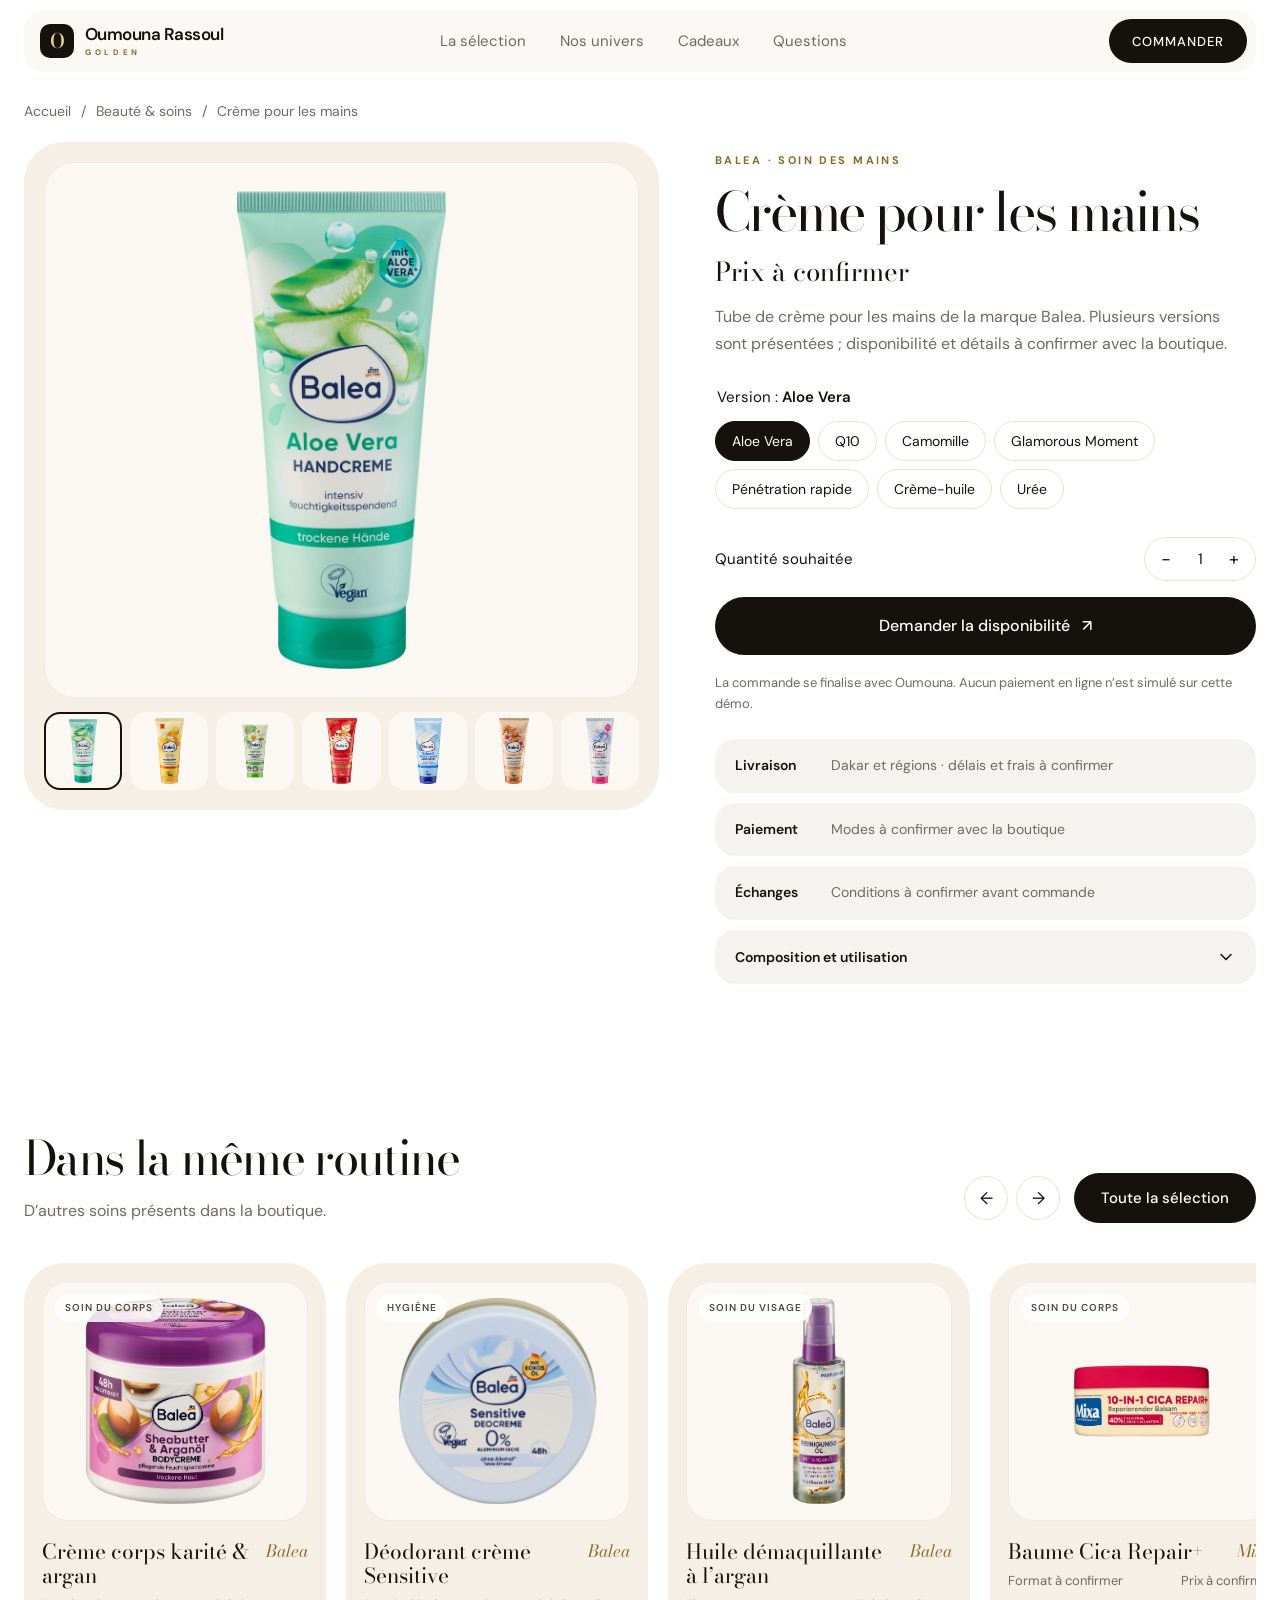
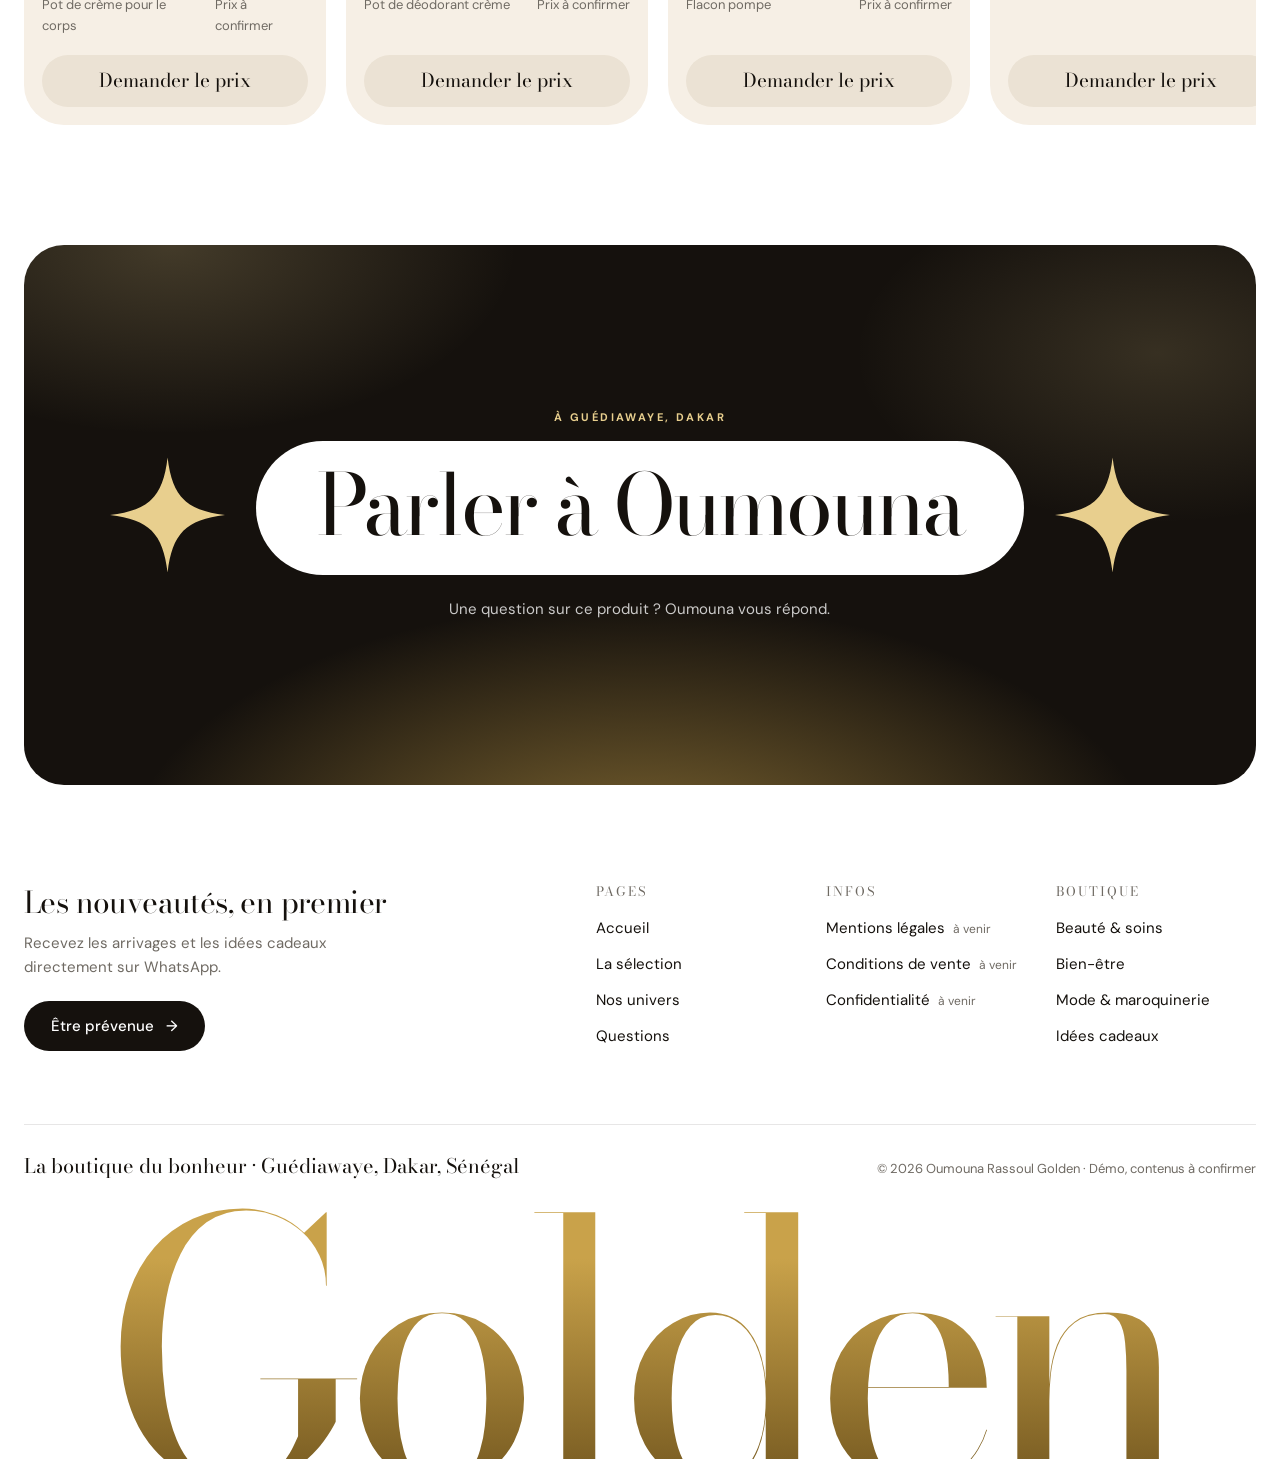
==== commit d53f7b64: "Use the 9:16 portrait hero on phones and official packshots The hero now picks hero-aestheticmatch-p" ====
--- a/demo/produit.html
+++ b/demo/produit.html
@@ -22,8 +22,8 @@
     <nav class="breadcrumbs wrap" aria-label="Fil d’Ariane"><a href="index.html">Accueil</a><span aria-hidden="true">/</span><a href="index.html#univers">Beauté &amp; soins</a><span aria-hidden="true">/</span><span aria-current="page">Crème pour les mains</span></nav>
     <section class="product-detail wrap">
       <div class="product-gallery">
-        <div class="product-main-image"><img data-main-product-image src="images/creme-mains-aloe-vera.jpg" alt="Crème pour les mains Balea, version Aloe Vera"></div>
-        <div class="variant-thumbnails" role="group" aria-label="Photos des versions"><button class="variant-thumb is-selected" type="button" data-variant="0" aria-label="Voir Aloe Vera" aria-pressed="true"><img src="images/creme-mains-aloe-vera.jpg" alt=""></button><button class="variant-thumb" type="button" data-variant="1" aria-label="Voir Q10" aria-pressed="false"><img src="images/creme-mains-q10.jpg" alt=""></button><button class="variant-thumb" type="button" data-variant="2" aria-label="Voir Camomille" aria-pressed="false"><img src="images/creme-mains-camomille.jpg" alt=""></button><button class="variant-thumb" type="button" data-variant="3" aria-label="Voir Glamorous Moment" aria-pressed="false"><img src="images/creme-mains-glamorous-moment.jpg" alt=""></button><button class="variant-thumb" type="button" data-variant="4" aria-label="Voir Pénétration rapide" aria-pressed="false"><img src="images/creme-mains-penetration-rapide.jpg" alt=""></button><button class="variant-thumb" type="button" data-variant="5" aria-label="Voir Crème-huile" aria-pressed="false"><img src="images/creme-mains-huile.jpg" alt=""></button><button class="variant-thumb" type="button" data-variant="6" aria-label="Voir Urée" aria-pressed="false"><img src="images/creme-mains-uree.jpg" alt=""></button></div>
+        <div class="product-main-image"><img data-main-product-image src="images/creme-mains-aloe-vera-official.jpg" alt="Crème pour les mains Balea, version Aloe Vera"></div>
+        <div class="variant-thumbnails" role="group" aria-label="Photos des versions"><button class="variant-thumb is-selected" type="button" data-variant="0" aria-label="Voir Aloe Vera" aria-pressed="true"><img src="images/creme-mains-aloe-vera-official.jpg" alt=""></button><button class="variant-thumb" type="button" data-variant="1" aria-label="Voir Q10" aria-pressed="false"><img src="images/creme-mains-q10-official.jpg" alt=""></button><button class="variant-thumb" type="button" data-variant="2" aria-label="Voir Camomille" aria-pressed="false"><img src="images/creme-mains-camomille.jpg" alt=""></button><button class="variant-thumb" type="button" data-variant="3" aria-label="Voir Glamorous Moment" aria-pressed="false"><img src="images/creme-mains-glamorous-moment-official.jpg" alt=""></button><button class="variant-thumb" type="button" data-variant="4" aria-label="Voir Pénétration rapide" aria-pressed="false"><img src="images/creme-mains-penetration-rapide-official.jpg" alt=""></button><button class="variant-thumb" type="button" data-variant="5" aria-label="Voir Crème-huile" aria-pressed="false"><img src="images/creme-mains-huile-official.jpg" alt=""></button><button class="variant-thumb" type="button" data-variant="6" aria-label="Voir Urée" aria-pressed="false"><img src="images/creme-mains-uree-official.jpg" alt=""></button></div>
       </div>
       <div class="product-info">
         <p class="eyebrow">BALEA · SOIN DES MAINS</p><h1>Crème pour les mains</h1><p class="product-price">Prix à confirmer</p>
--- a/demo/site.css
+++ b/demo/site.css
@@ -35,8 +35,6 @@
 .pill-light:hover { background: var(--gold-light); }
 .pill-gold { background: var(--gold-light); color: var(--ink); }
 .pill-gold:hover { background: #f1dcaa; }
-.pill-glass { min-height: 44px; padding: 0 18px; border-color: rgba(255, 255, 255, .7); background: rgba(255, 255, 255, .1); color: #fff; font-size: 14px; backdrop-filter: blur(6px); }
-.pill-glass:hover { background: rgba(255, 255, 255, .22); }
 .pill-with-dot { padding-left: 6px; }
 .pill-dot { display: grid; width: 40px; height: 40px; place-items: center; border-radius: 50%; background: var(--ink); color: #fff; }
 .text-link { display: inline-flex; align-items: center; gap: 10px; padding: 0; border: 0; background: none; font-size: 15px; font-weight: 500; text-decoration: none; cursor: pointer; transition: color .2s; }
@@ -51,7 +49,7 @@
 .brand-name { display: flex; flex-direction: column; font: 600 17px/1 var(--sans); letter-spacing: -.03em; white-space: nowrap; }
 .brand-name small { margin-top: 5px; color: var(--gold-text); font-size: 8px; font-weight: 700; letter-spacing: .46em; }
 .main-nav { display: flex; gap: 34px; }
-.main-nav a { color: var(--muted); font-size: 15px; text-decoration: none; transition: color .2s; }
+.main-nav a { color: var(--muted); font-size: 15px; text-decoration: none; white-space: nowrap; transition: color .2s; }
 .main-nav a:hover { color: var(--ink); }
 .nav-cta { justify-self: end; min-height: 44px; padding-inline: 22px; font-size: 13px; letter-spacing: .08em; text-transform: uppercase; }
 .menu-toggle { display: none; }
@@ -62,14 +60,10 @@
 .hero-shade { position: absolute; inset: 0; z-index: -1; background: linear-gradient(90deg, rgba(14, 10, 7, .8), rgba(14, 10, 7, .42) 40%, rgba(14, 10, 7, 0) 66%), linear-gradient(0deg, rgba(14, 10, 7, .5), transparent 42%); }
 .hero-copy { position: absolute; left: clamp(24px, 4.4vw, 64px); bottom: clamp(28px, 5vw, 64px); width: min(780px, 58%); }
 .hero h1 { margin: 0; font: 400 clamp(46px, 5.6vw, 86px)/1.02 var(--serif); letter-spacing: -.035em; text-wrap: balance; }
-.hero h1 mark { padding: 0 .2em .04em; border-radius: 999px; background: var(--gold-light); color: var(--ink); font-style: italic; -webkit-box-decoration-break: clone; box-decoration-break: clone; }
+/* Inline-block sizes the pill from its own line height; as a plain inline box it took Bodoni's tall content area and covered the line above. */
+.hero h1 mark { display: inline-block; margin-top: .12em; padding: .06em .26em .14em; border-radius: 999px; background: var(--gold-light); color: var(--ink); font-style: italic; line-height: 1; }
 .hero-actions { display: flex; flex-wrap: wrap; gap: 12px; margin-top: 34px; }
-.hero-side { position: absolute; right: clamp(20px, 2.8vw, 40px); bottom: clamp(20px, 2.8vw, 40px); display: flex; width: 340px; flex-direction: column; gap: 14px; }
-.hero-tags { display: flex; flex-wrap: wrap; justify-content: flex-end; gap: 10px; }
-.glass { border: 1px solid rgba(255, 255, 255, .26); border-radius: var(--r-lg); background: rgba(28, 20, 13, .38); backdrop-filter: blur(18px) saturate(1.1); }
-.hero-stat { padding: 22px 26px 24px; }
-.hero-stat strong { display: block; font: 400 76px/.9 var(--serif); letter-spacing: -.04em; }
-.hero-stat p { margin: 10px 0 0; color: rgba(255, 255, 255, .88); font-size: 14px; line-height: 1.5; }
+.hero-side { position: absolute; right: clamp(20px, 2.8vw, 40px); bottom: clamp(20px, 2.8vw, 40px); width: 340px; }
 .hero-feature { display: grid; grid-template-columns: 84px 1fr auto; align-items: center; gap: 14px; padding: 9px 20px 9px 9px; border-radius: var(--r-lg); background: rgba(255, 255, 255, .95); color: var(--ink); text-decoration: none; transition: transform .25s var(--ease); }
 .hero-feature:hover { transform: translateY(-3px); }
 .hero-feature img { width: 84px; height: 84px; padding: 6px; border-radius: 22px; background: var(--sand); object-fit: contain; mix-blend-mode: multiply; }
@@ -292,7 +286,6 @@
   .main-nav a { font-size: 14px; }
   .hero-copy { width: 62%; }
   .hero-side { width: 290px; }
-  .hero-stat strong { font-size: 60px; }
   .editorial-photo { min-height: 600px; }
   .story-card { height: 400px; }
   .story-card:nth-child(n+4) { height: 330px; }
@@ -300,6 +293,22 @@
   .faq { gap: 40px; }
   .tile-3 { width: 280px; height: 190px; }
   .product-detail { gap: 36px; }
+}
+
+/* Petite tablette */
+@media (max-width: 960px) {
+  /* The four links no longer fit between the brand and the button: fold them into the menu. */
+  .nav-bar { grid-template-columns: 1fr auto auto; gap: 10px; }
+  .menu-toggle { display: flex; width: 42px; height: 42px; flex-direction: column; align-items: center; justify-content: center; gap: 6px; border: 0; border-radius: 12px; background: var(--ink); cursor: pointer; }
+  .menu-toggle > span:not(.sr-only) { width: 18px; height: 1.5px; background: #fff; transition: transform .2s; }
+  .menu-toggle[aria-expanded="true"] > span:nth-child(1) { transform: translateY(3.75px) rotate(45deg); }
+  .menu-toggle[aria-expanded="true"] > span:nth-child(2) { transform: translateY(-3.75px) rotate(-45deg); }
+  .main-nav { position: absolute; top: calc(100% + 8px); right: 0; left: 0; display: none; flex-direction: column; gap: 0; padding: 8px 18px; border-radius: var(--r-md); background: #fff; box-shadow: 0 18px 40px rgba(21, 17, 13, .12); }
+  .main-nav.is-open { display: flex; }
+  .main-nav a { padding: 14px 2px; border-bottom: 1px solid var(--line); color: var(--ink); font-size: 16px; }
+  .main-nav a:last-child { border-bottom: 0; }
+  /* The product card would sit on top of the hero buttons. */
+  .hero-side { display: none; }
 }
 
 /* Mobile */
@@ -313,17 +322,10 @@
   .brand-mark { width: 30px; height: 30px; font-size: 18px; }
   .brand-name { font-size: 16px; }
   .nav-cta { display: none; }
-  .menu-toggle { display: flex; width: 42px; height: 42px; flex-direction: column; align-items: center; justify-content: center; gap: 6px; border: 0; border-radius: 12px; background: var(--ink); cursor: pointer; }
-  .menu-toggle > span:not(.sr-only) { width: 18px; height: 1.5px; background: #fff; transition: transform .2s; }
-  .menu-toggle[aria-expanded="true"] > span:nth-child(1) { transform: translateY(3.75px) rotate(45deg); }
-  .menu-toggle[aria-expanded="true"] > span:nth-child(2) { transform: translateY(-3.75px) rotate(-45deg); }
-  .main-nav { position: absolute; top: calc(100% + 8px); right: 0; left: 0; display: none; flex-direction: column; gap: 0; padding: 8px 18px; border-radius: var(--r-md); background: #fff; box-shadow: 0 18px 40px rgba(21, 17, 13, .12); }
-  .main-nav.is-open { display: flex; }
-  .main-nav a { padding: 14px 2px; border-bottom: 1px solid var(--line); color: var(--ink); font-size: 16px; }
-  .main-nav a:last-child { border-bottom: 0; }
 
   .hero { height: calc(100svh - 160px); min-height: 540px; max-height: 720px; margin-top: 10px; }
-  .hero-image { object-position: 74% center; }
+  /* The 9:16 portrait from the <picture> source: keep the face in view, the text sits on the dark foliage at the bottom. */
+  .hero-image { object-position: 50% 22%; }
   .hero-shade { background: linear-gradient(0deg, rgba(14, 10, 7, .94), rgba(14, 10, 7, .7) 38%, rgba(14, 10, 7, .08) 72%); }
   .hero-copy { right: 18px; bottom: 22px; left: 18px; width: auto; }
   .hero .eyebrow { margin-bottom: 12px; font-size: 10px; }
@@ -332,9 +334,6 @@
   .hero-actions .pill { width: 100%; }
   /* The sticky bar at the bottom of the screen already carries “Parler à Oumouna”. */
   .hero-actions .pill-with-dot { display: none; }
-  .hero-side { top: 14px; right: 14px; bottom: auto; left: 14px; width: auto; }
-  .hero-stat, .hero-feature { display: none; }
-  .pill-glass { min-height: 38px; padding-inline: 14px; font-size: 13px; }
 
   .section-head { flex-direction: column; align-items: flex-start; gap: 18px; margin-bottom: 26px; }
   .section-head-actions { width: 100%; justify-content: space-between; }
